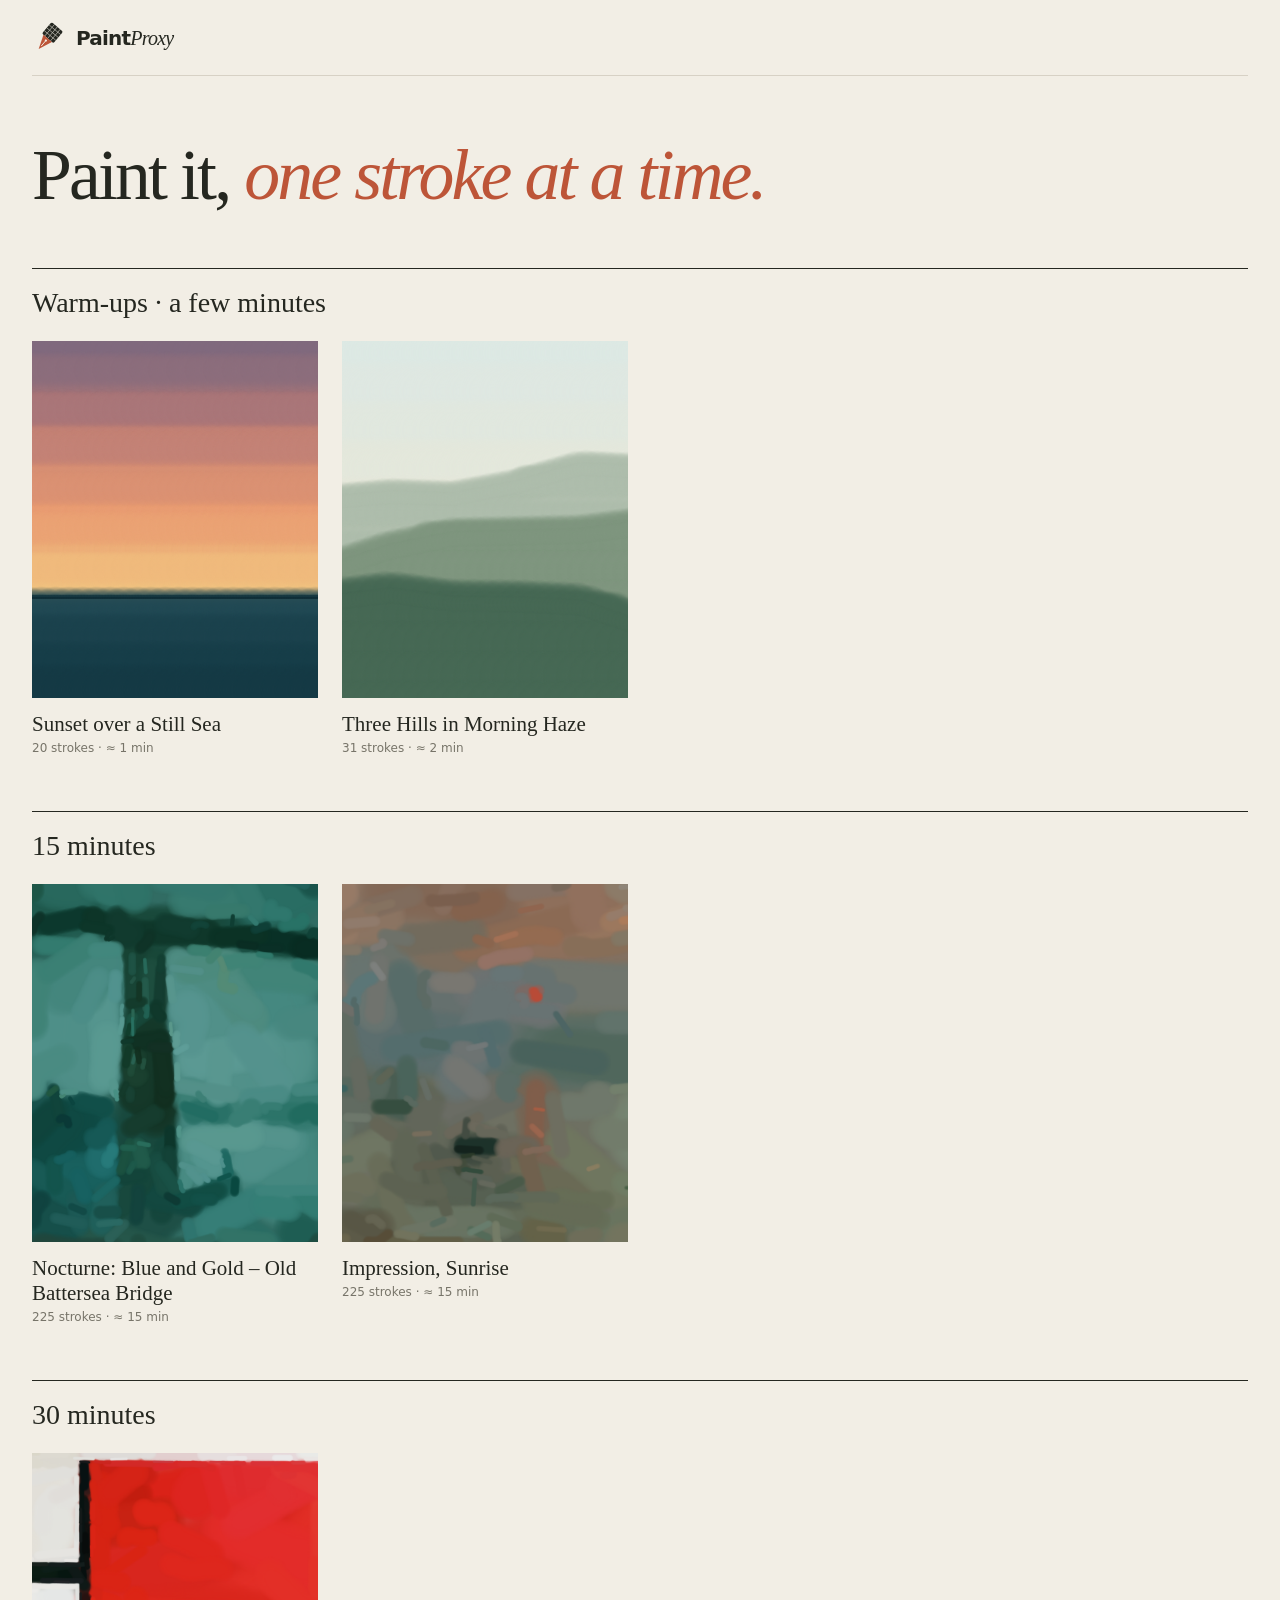
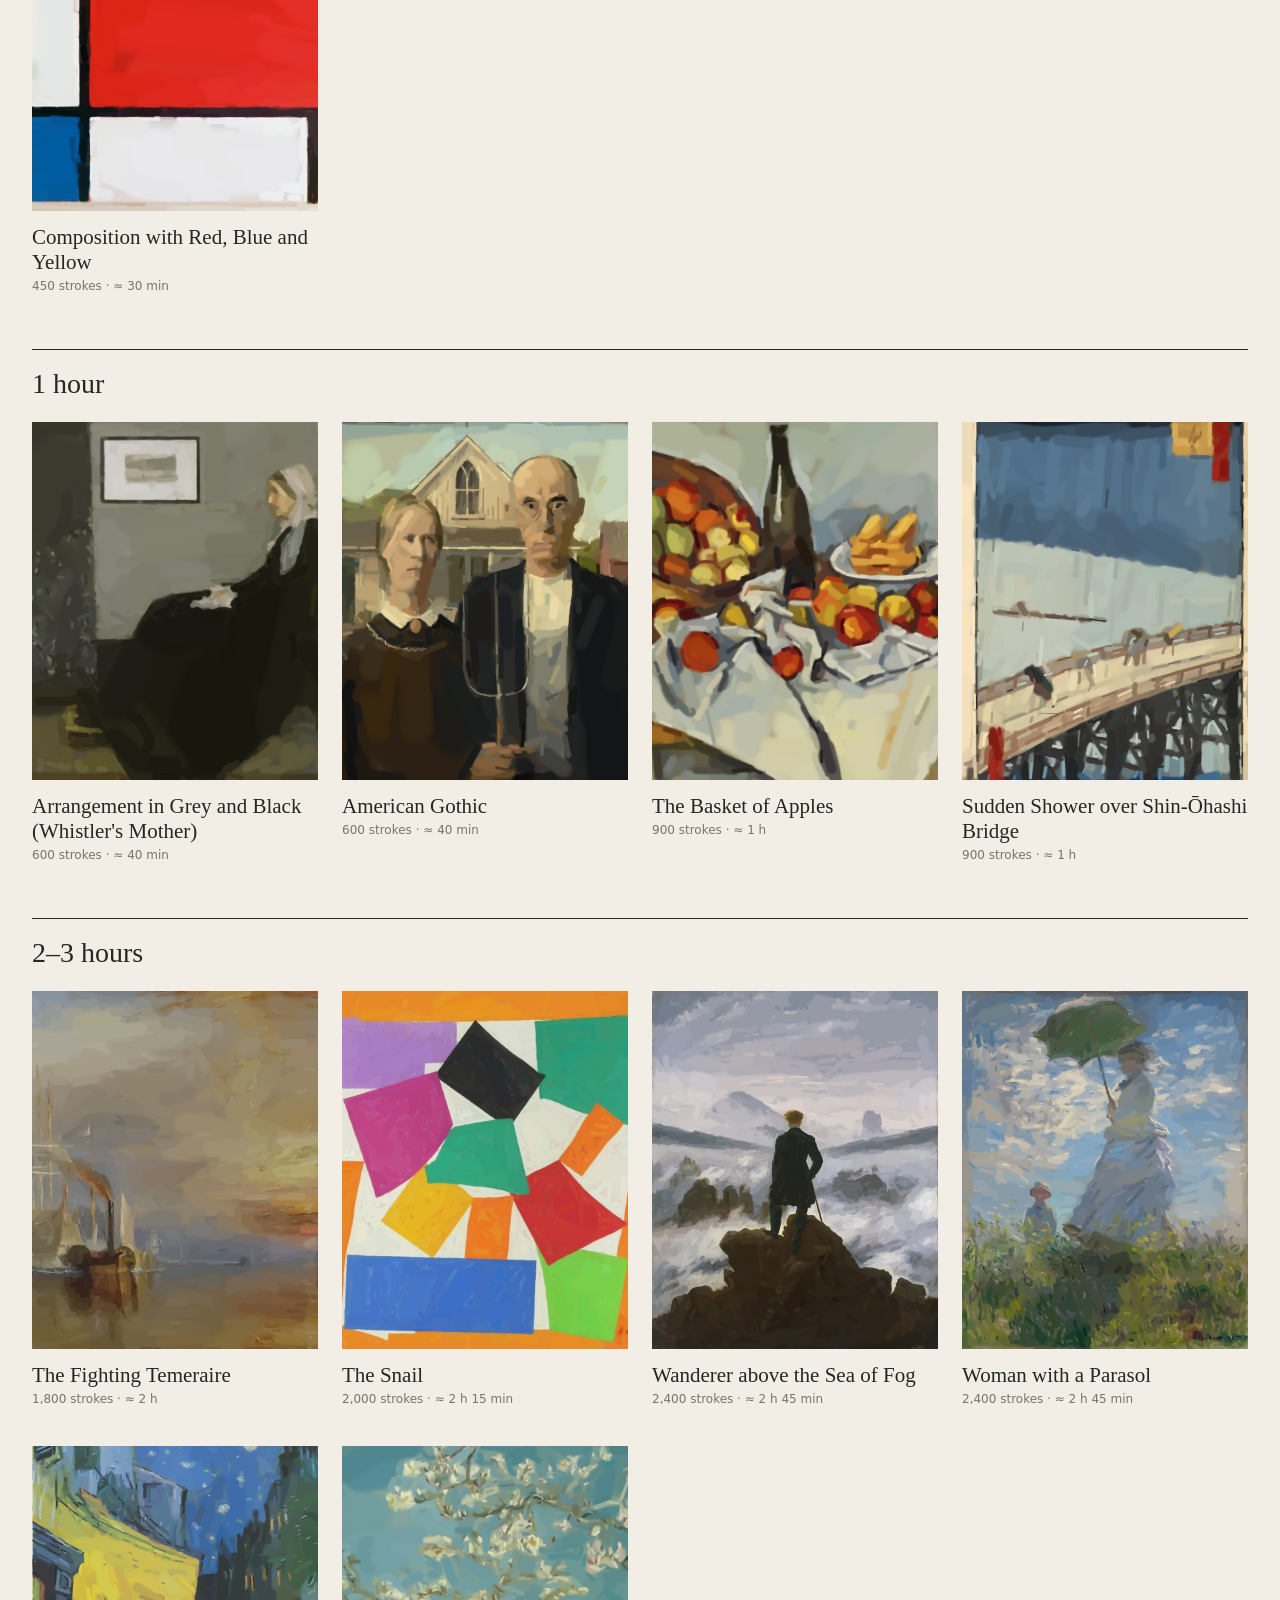
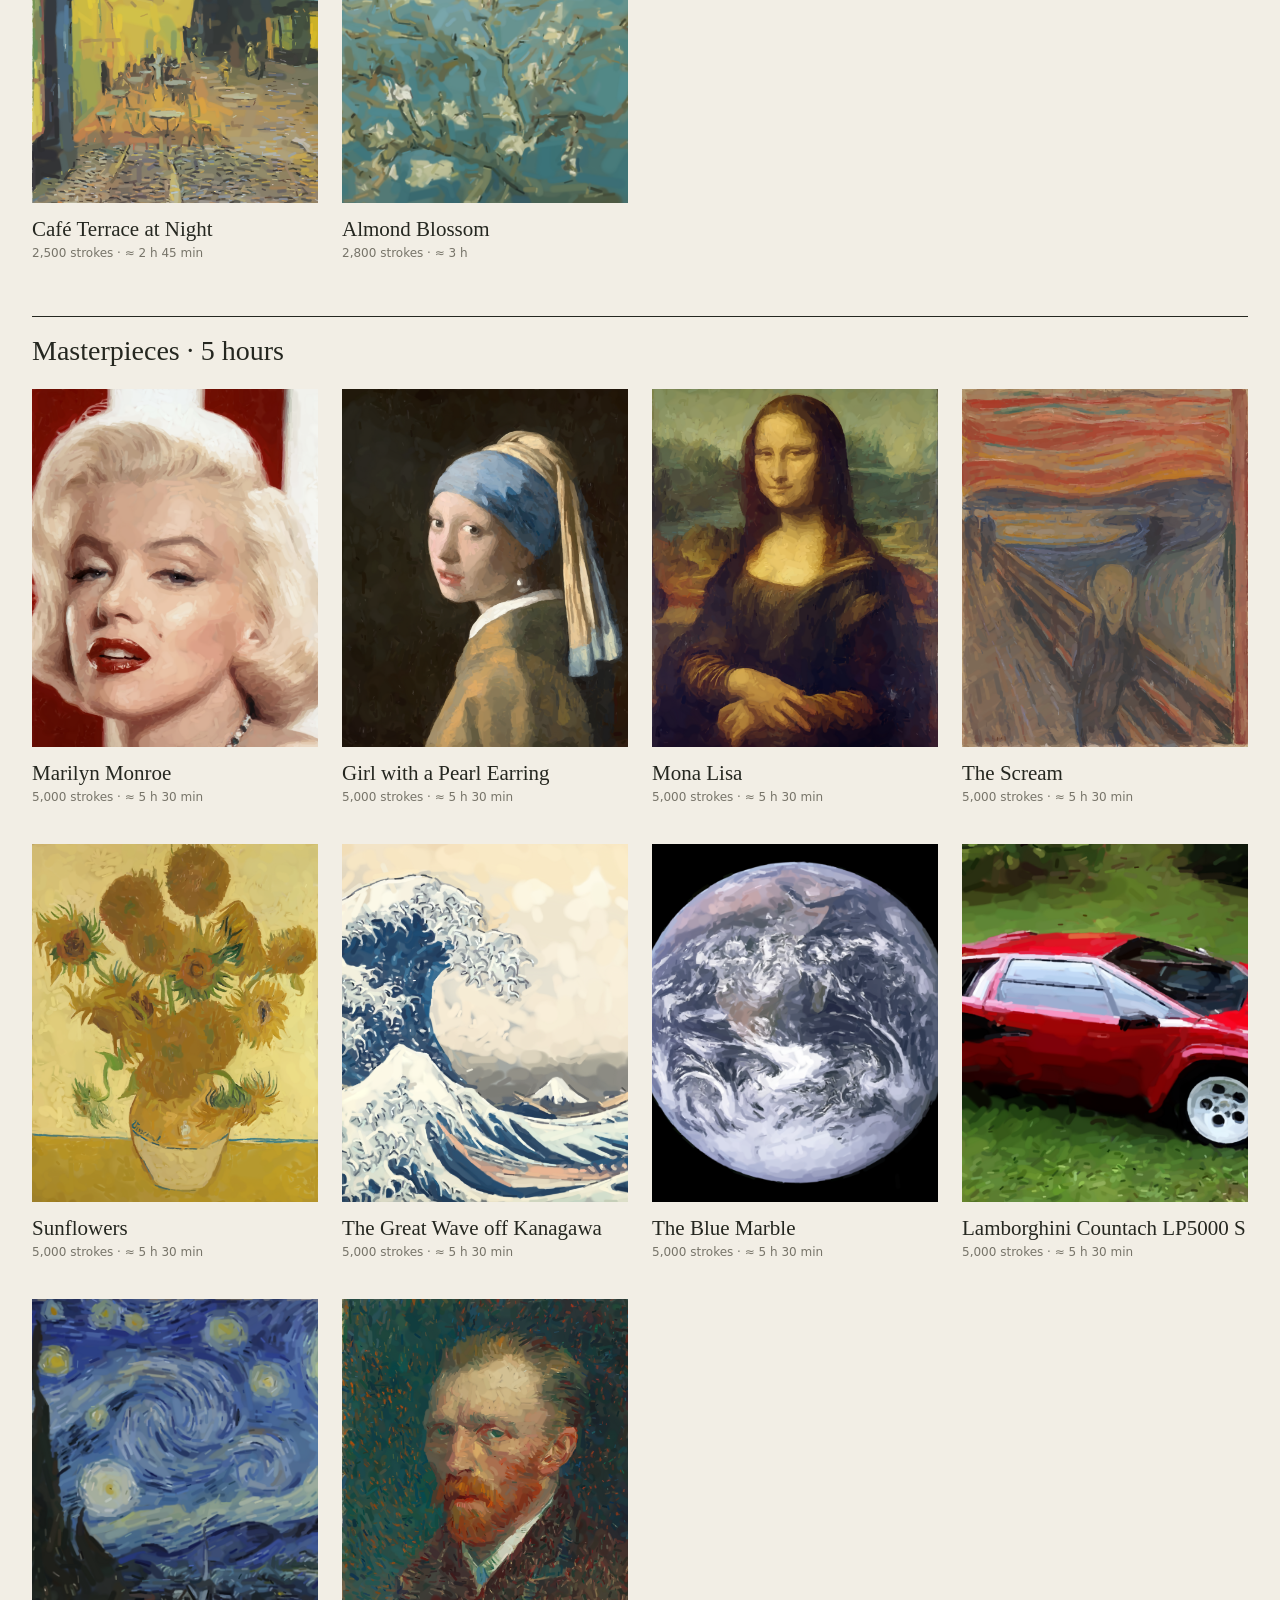
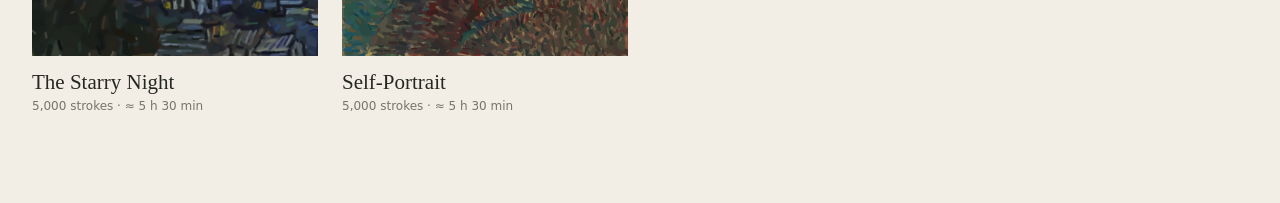
==== app/index.html @ 05782e00 "Add american-gothic,whistlers-mother Recipe(s) written by Kimi K3.1 Pro on Cerebras via OpenClaw; re" ====
<!doctype html>
<html lang="en">
<head>
  <meta charset="utf-8">
  <meta name="viewport" content="width=device-width, initial-scale=1">
  <meta name="description" content="Paint famous pictures one stroke at a time, from simple lessons to masterpieces.">
  <title>PaintProxy</title>
  <link rel="stylesheet" href="style.css">
</head>
<body class="library-page">
  <header class="site-header wrap">
    <a class="brand" href="index.html" aria-label="PaintProxy home">
      <svg class="brand-mark" viewBox="0 0 32 32" aria-hidden="true"><g transform="rotate(40 16 16)"><rect x="8.5" y="1.5" width="15" height="15" rx="1.6" fill="#252720"/><path d="M8.5 5.25h15M8.5 9h15M8.5 12.75h15M12.25 1.5v15M16 1.5v15M19.75 1.5v15" stroke="#f2eee5" stroke-width=".7" opacity=".75"/><path d="M10.5 16.5h11l-5.5 14z" fill="#bd5538"/><path d="M16 19.5v7" stroke="#f2eee5" stroke-width=".9"/><circle cx="16" cy="19.3" r="1.1" fill="#f2eee5"/></g></svg>
      <span>Paint<em>Proxy</em></span>
    </a>
  </header>

  <main class="wrap">
    <h1 class="hero-title">Paint it, <i>one stroke at a time.</i></h1>
    <div id="gallery" class="gallery" aria-live="polite"><p class="loading">Loading…</p></div>
  </main>

  <script type="module" src="library.js"></script>
</body>
</html>
---- app/style.css ----
:root {
  --paper: #f2eee5;
  --paper-light: #faf8f2;
  --ink: #252720;
  --muted: #777469;
  --line: #d7d1c5;
  --accent: #bd5538;
  --accent-dark: #93412c;
  --sage: #6e7968;
  --display: Georgia, 'Times New Roman', serif;
  --sans: Inter, ui-sans-serif, system-ui, -apple-system, BlinkMacSystemFont, 'Segoe UI', sans-serif;
}
* { box-sizing: border-box; }
body { margin: 0; background: var(--paper); color: var(--ink); font-family: var(--sans); -webkit-font-smoothing: antialiased; }
button, input { font: inherit; color: inherit; }
a { color: inherit; -webkit-tap-highlight-color: transparent; }
img { display: block; max-width: 100%; }
h1, h2, h3, p { margin-top: 0; }
.wrap { width: min(1240px, calc(100% - 64px)); margin-inline: auto; }
[hidden] { display: none !important; }

/* Header */
.site-header { min-height: 76px; display: flex; align-items: center; justify-content: space-between; gap: 24px; border-bottom: 1px solid var(--line); }
.brand { display: inline-flex; align-items: center; gap: 12px; text-decoration: none; font-size: 20px; font-weight: 650; letter-spacing: -.04em; }
.brand em { font-family: var(--display); font-weight: 400; }
.brand-mark { width: 32px; height: 32px; flex: none; }
.back-link { font-size: 13px; text-decoration: none; white-space: nowrap; }
.back-link:hover { color: var(--accent); }

/* Library */
.hero-title { margin: 64px 0 56px; font: 400 clamp(40px, 5.6vw, 76px)/1 var(--display); letter-spacing: -.04em; }
.hero-title i { color: var(--accent); }
.gallery { padding-bottom: 90px; }
.level + .level { margin-top: 56px; }
.level-title { display: flex; align-items: baseline; gap: 14px; margin: 0 0 22px; padding-top: 18px; border-top: 1px solid var(--ink); font: 400 28px var(--display); }
.card-grid { display: grid; grid-template-columns: repeat(4, minmax(0, 1fr)); gap: 40px 24px; }
.painting-card { display: block; min-width: 0; text-decoration: none; }
.card-image-wrap { position: relative; overflow: hidden; aspect-ratio: 4 / 5; background: #ded8cb; }
.card-image, .card-original { position: absolute; inset: 0; width: 100%; height: 100%; object-fit: cover; transition: opacity .3s ease, transform .5s ease; }
.card-original { opacity: 0; }
.painting-card:hover .card-original, .painting-card:focus-visible .card-original { opacity: 1; }
.painting-card:hover .card-image { transform: scale(1.02); }
.card-title { margin: 14px 0 4px; font: 400 21px/1.2 var(--display); }
.painting-card:hover .card-title { color: var(--accent); }
.card-meta { margin: 0; color: var(--muted); font-size: 12px; }
.loading { padding: 80px 0; text-align: center; color: var(--muted); }

/* Painting page */
.study { padding: 24px 0 70px; }
.study-heading { margin-bottom: 18px; }
.study-heading h1 { margin: 0 0 6px; font: 400 clamp(32px, 4vw, 50px)/1.05 var(--display); letter-spacing: -.03em; }
.artist-line { margin: 0; color: var(--muted); font-size: 13px; }
.studio-layout { display: grid; grid-template-columns: minmax(0, 1.65fr) minmax(240px, .7fr); gap: 36px; align-items: start; }
.workspace { min-width: 0; }
.segmented { display: inline-flex; margin-bottom: 14px; padding: 3px; border: 1px solid var(--line); border-radius: 4px; background: #e9e4da; }
.mode-button { min-height: 38px; padding: 7px 22px; border: 0; border-radius: 3px; background: transparent; cursor: pointer; font-size: 13px; font-weight: 650; }
.mode-button.active { background: var(--paper-light); box-shadow: 0 1px 4px rgba(0,0,0,.08); }
.canvas-frame { position: relative; width: 100%; min-width: min(100%, 320px); margin-inline: auto; overflow: hidden; background: white; box-shadow: 0 10px 35px rgba(48,43,33,.12); }
#painting-canvas, #guide-canvas { position: absolute; inset: 0; display: block; width: 100%; height: 100%; }
#painting-canvas { position: relative; }
#guide-canvas { pointer-events: none; }
.canvas-frame.painting #painting-canvas { cursor: crosshair; touch-action: none; }
.canvas-status { position: absolute; left: 12px; bottom: 12px; padding: 6px 10px; border-radius: 3px; background: rgba(250,248,242,.9); color: var(--muted); pointer-events: none; font-size: 12px; }
.canvas-status:empty { display: none; }
.stage-caption { display: flex; justify-content: space-between; align-items: baseline; gap: 15px; padding: 14px 0; border-bottom: 1px solid var(--line); }
#stage-name { font: 400 20px var(--display); }
#stroke-counter { color: var(--muted); font-size: 12px; font-variant-numeric: tabular-nums; }
.stage-tip { margin: 12px 0 0; padding: 8px 12px; border-left: 2px solid var(--accent); color: var(--accent-dark); font: 14px/1.4 var(--display); }
.controls { padding: 16px 0; }
.playback-row { display: flex; align-items: center; gap: 16px; }
.primary-button { flex: none; min-width: 104px; min-height: 42px; padding: 9px 16px; border: 1px solid var(--accent); border-radius: 3px; background: var(--accent); color: white; cursor: pointer; font-size: 13px; font-weight: 650; }
.primary-button:hover { background: var(--accent-dark); }
.scrubber { flex: 1; min-width: 0; accent-color: var(--accent); cursor: pointer; }
.speed-control { flex: none; display: flex; align-items: center; gap: 8px; color: var(--muted); font-size: 11px; }
.speed-control input { width: 90px; accent-color: var(--accent); }
.speed-control output { width: 40px; font-variant-numeric: tabular-nums; }
.stage-buttons { display: grid; grid-template-columns: repeat(4, 1fr); gap: 1px; margin-top: 14px; background: var(--line); }
.stage-button { padding: 10px 6px; border: 0; background: var(--paper); color: var(--muted); cursor: pointer; font-size: 12px; line-height: 1.3; }
.stage-button span { display: block; margin-bottom: 2px; color: var(--accent-dark); font-size: 10px; }
.stage-button.active { background: var(--paper-light); color: var(--ink); }
.stage-button:hover { color: var(--accent); }
.paint-actions { display: flex; align-items: center; gap: 10px; flex-wrap: wrap; }
.next-swatch { width: 30px; height: 30px; border-radius: 50%; background: var(--sage); box-shadow: inset 0 0 0 1px rgba(0,0,0,.12); }
.brush-size { margin-right: auto; color: var(--muted); font-size: 12px; }
.quiet-button { min-height: 36px; padding: 6px 14px; border: 1px solid var(--line); border-radius: 3px; background: transparent; cursor: pointer; font-size: 13px; }
.quiet-button:hover { border-color: var(--accent); }
.quiet-button:disabled { opacity: .45; cursor: default; }
.reference-panel { position: sticky; top: 20px; min-width: 0; padding-top: 55px; }
.workspace .canvas-frame + .stage-caption, .workspace .stage-buttons { max-width: 100%; }
#reference-image { width: 100%; max-height: 64vh; object-fit: contain; background: #ded8cb; box-shadow: 0 5px 20px rgba(48,43,33,.1); }
.reference-credit { margin: 10px 0 0; color: var(--muted); font-size: 11px; line-height: 1.5; }
.reference-credit a { text-underline-offset: 2px; }
.study-description { margin: 14px 0 0; color: #626157; font: 15px/1.55 var(--display); }
.load-error { padding: 100px 0; }
.load-error h1 { font: 400 40px var(--display); }

@media (max-width: 900px) {
  .wrap { width: calc(100% - 40px); }
  .card-grid { grid-template-columns: repeat(3, minmax(0, 1fr)); }
  .studio-layout { grid-template-columns: minmax(0, 1.5fr) minmax(200px, .65fr); gap: 22px; }
  .speed-control { display: none; }
}
@media (max-width: 680px) {
  .wrap { width: calc(100% - 32px); }
  .site-header { min-height: 64px; }
  .brand { font-size: 18px; }
  .hero-title { margin: 40px 0 36px; font-size: clamp(36px, 11vw, 54px); }
  .card-grid { grid-template-columns: repeat(2, minmax(0, 1fr)); gap: 28px 14px; }
  .card-title { font-size: 18px; }
  .level-title { font-size: 24px; }
  .studio-layout { display: flex; flex-direction: column; gap: 24px; }
  .workspace, .reference-panel { width: 100%; }
  .reference-panel { position: static; padding-top: 0; max-width: 440px; margin-inline: auto; }
  #reference-image { max-height: none; }
  .segmented { display: flex; width: 100%; }
  .mode-button { flex: 1; min-height: 44px; }
  .primary-button, .quiet-button { min-height: 44px; }
  .stage-button { min-height: 48px; }
}
@media (prefers-reduced-motion: reduce) {
  .card-image, .card-original { transition: none; }
}

/* Paint aids: zoom transform on both canvases, pressed toggles */
#painting-canvas, #guide-canvas { transform-origin: 0 0; transition: transform .35s ease; }
.quiet-button.toggle[aria-pressed="true"] { border-color: var(--accent); background: var(--paper-light); color: var(--accent-dark); }
@media (prefers-reduced-motion: reduce) { #painting-canvas, #guide-canvas { transition: none; } }
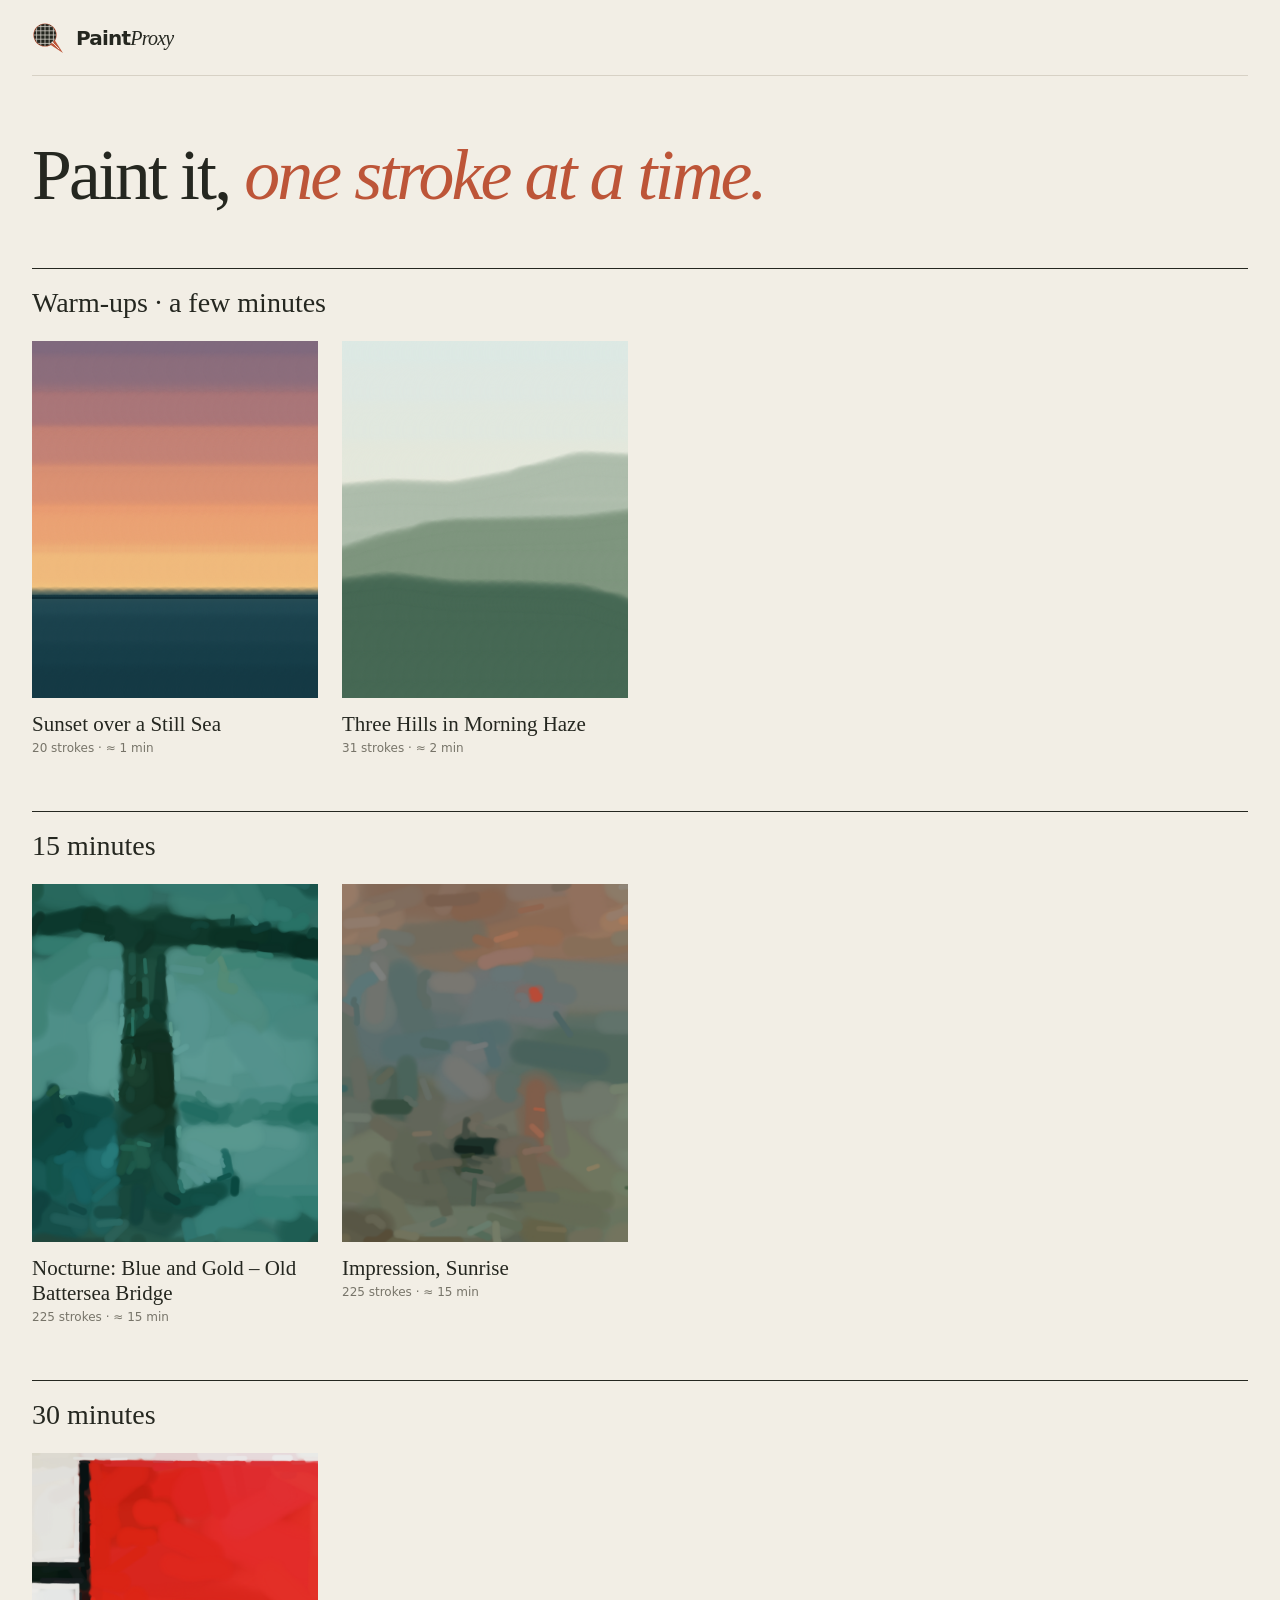
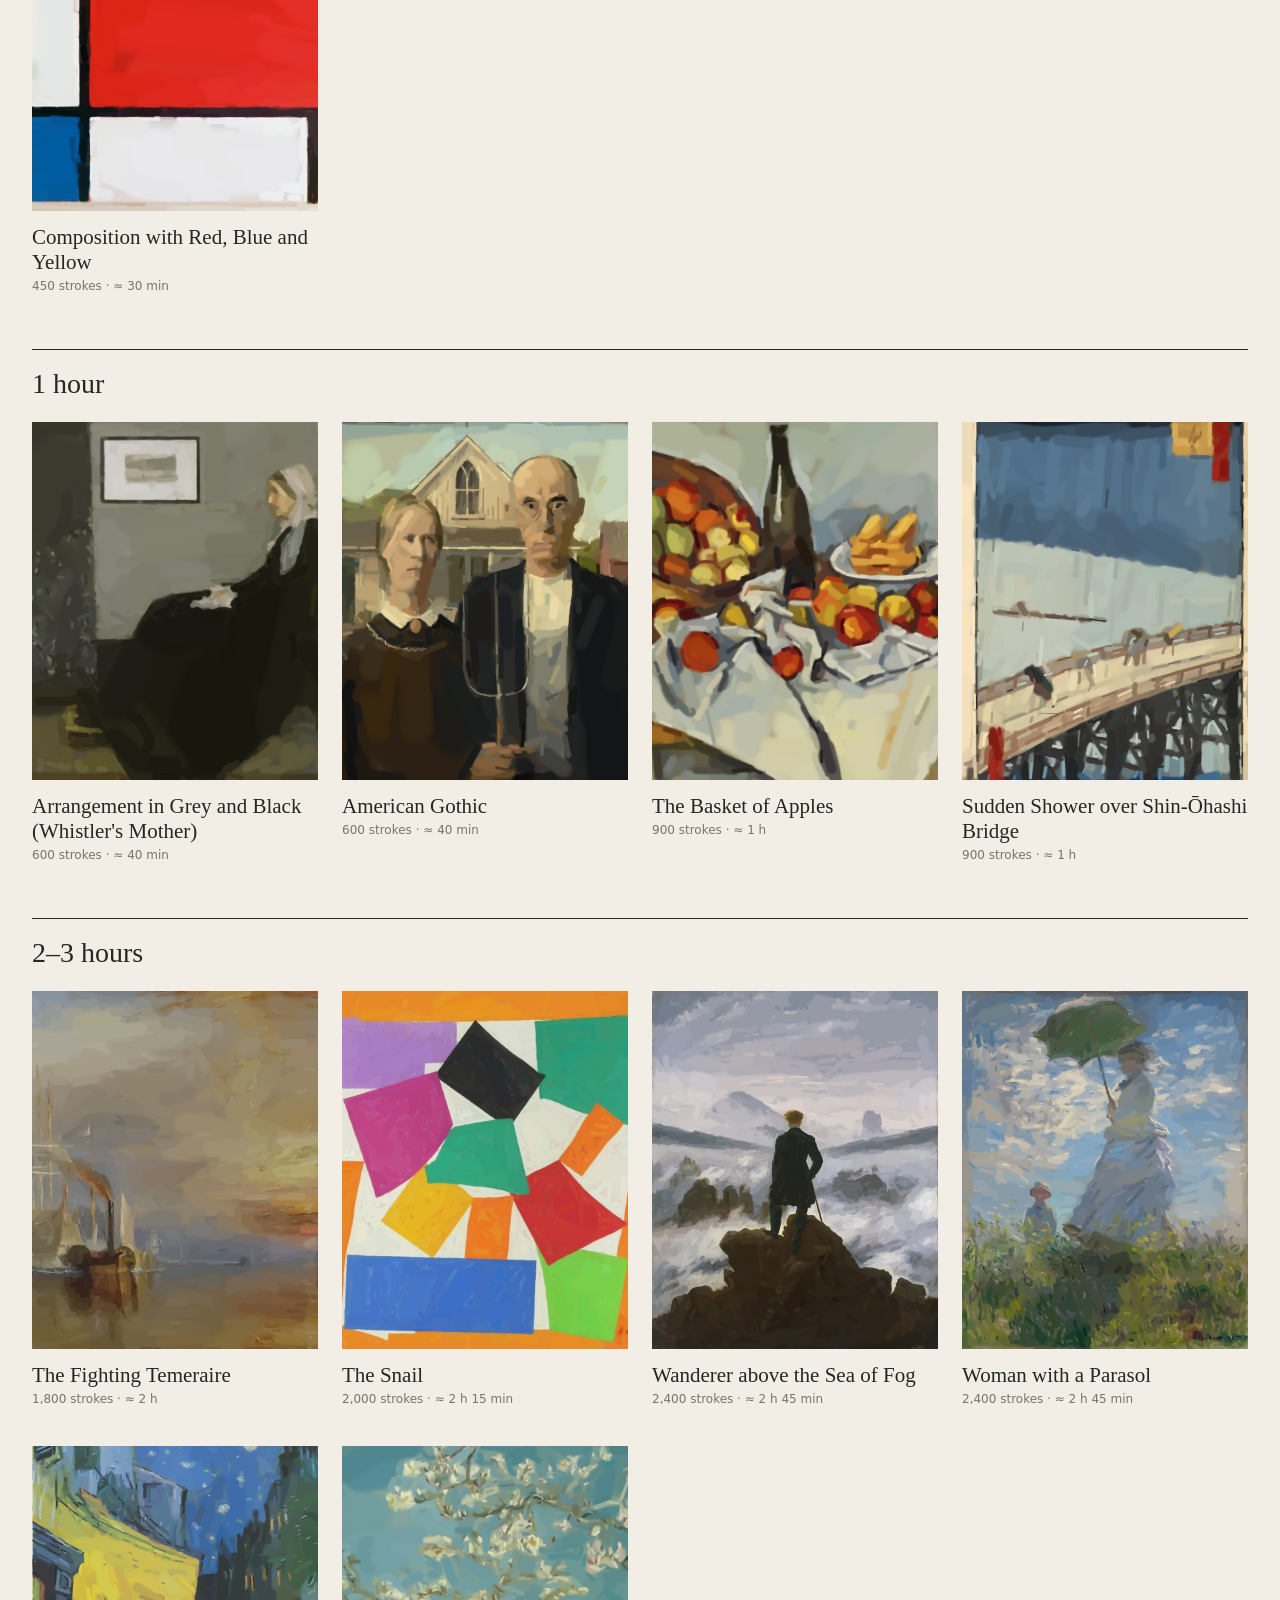
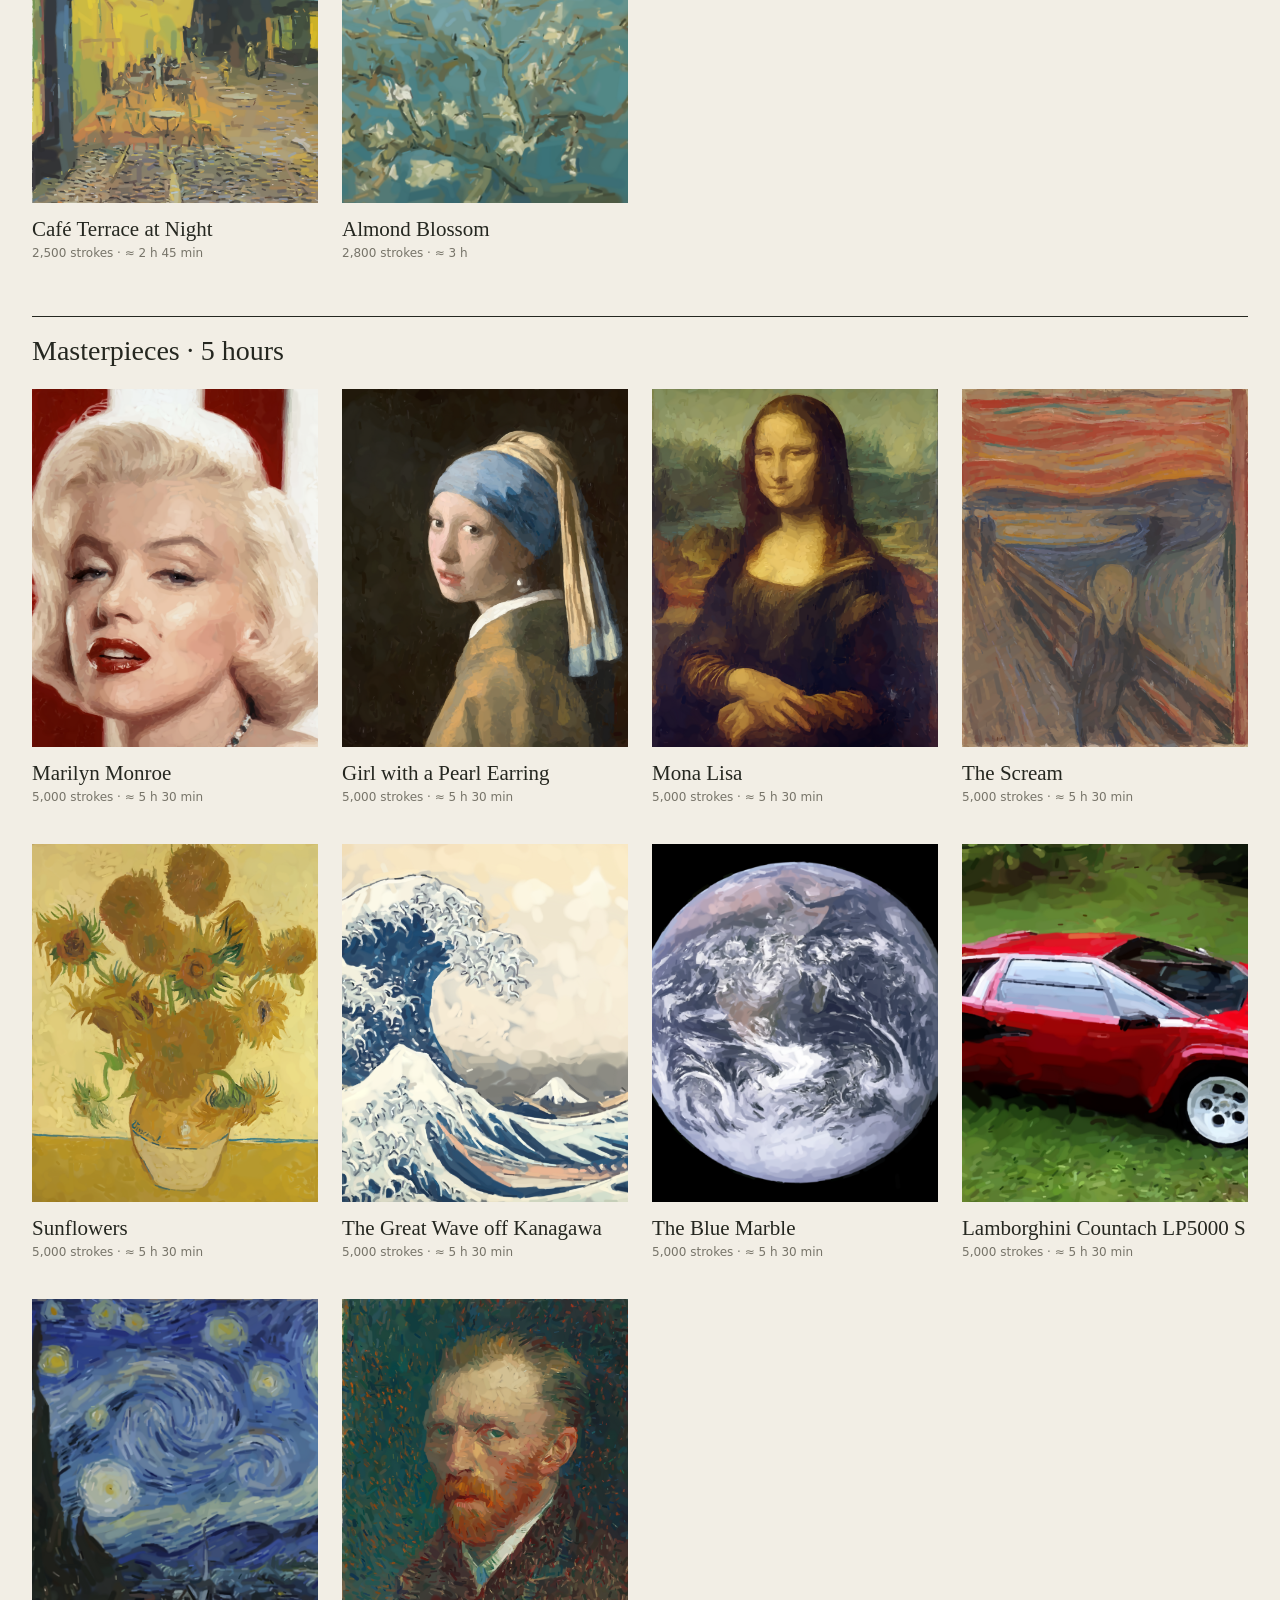
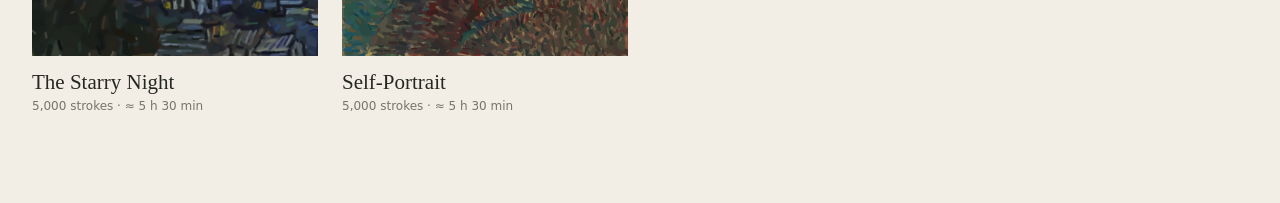
==== commit 2bd933a6: "PaintProxy: wafer-pen logo (round silicon wafer with a waffle grid of dies, pen nib) Co-Authored-By:" ====
--- a/app/index.html
+++ b/app/index.html
@@ -10,7 +10,7 @@
 <body class="library-page">
   <header class="site-header wrap">
     <a class="brand" href="index.html" aria-label="PaintProxy home">
-      <svg class="brand-mark" viewBox="0 0 32 32" aria-hidden="true"><g transform="rotate(40 16 16)"><rect x="8.5" y="1.5" width="15" height="15" rx="1.6" fill="#252720"/><path d="M8.5 5.25h15M8.5 9h15M8.5 12.75h15M12.25 1.5v15M16 1.5v15M19.75 1.5v15" stroke="#f2eee5" stroke-width=".7" opacity=".75"/><path d="M10.5 16.5h11l-5.5 14z" fill="#bd5538"/><path d="M16 19.5v7" stroke="#f2eee5" stroke-width=".9"/><circle cx="16" cy="19.3" r="1.1" fill="#f2eee5"/></g></svg>
+      <svg class="brand-mark" viewBox="0 0 32 32" aria-hidden="true"><defs><clipPath id="wafer"><circle cx="13" cy="13" r="11"/></clipPath></defs><circle cx="13" cy="13" r="11.6" fill="#bd5538"/><circle cx="13" cy="13" r="11" fill="#252720"/><g clip-path="url(#wafer)"><path d="M1 4.6h24M1 8.8h24M1 13h24M1 17.2h24M1 21.4h24M4.6 1v24M8.8 1v24M13 1v24M17.2 1v24M21.4 1v24" stroke="#f2eee5" stroke-width=".8" opacity=".85"/></g><path d="M18 22.6 22.6 18 31 31z" fill="#bd5538"/><path d="M20.6 20.6 27.2 27.2" stroke="#f2eee5" stroke-width=".9"/><circle cx="20.4" cy="20.4" r="1" fill="#f2eee5"/></svg>
       <span>Paint<em>Proxy</em></span>
     </a>
   </header>
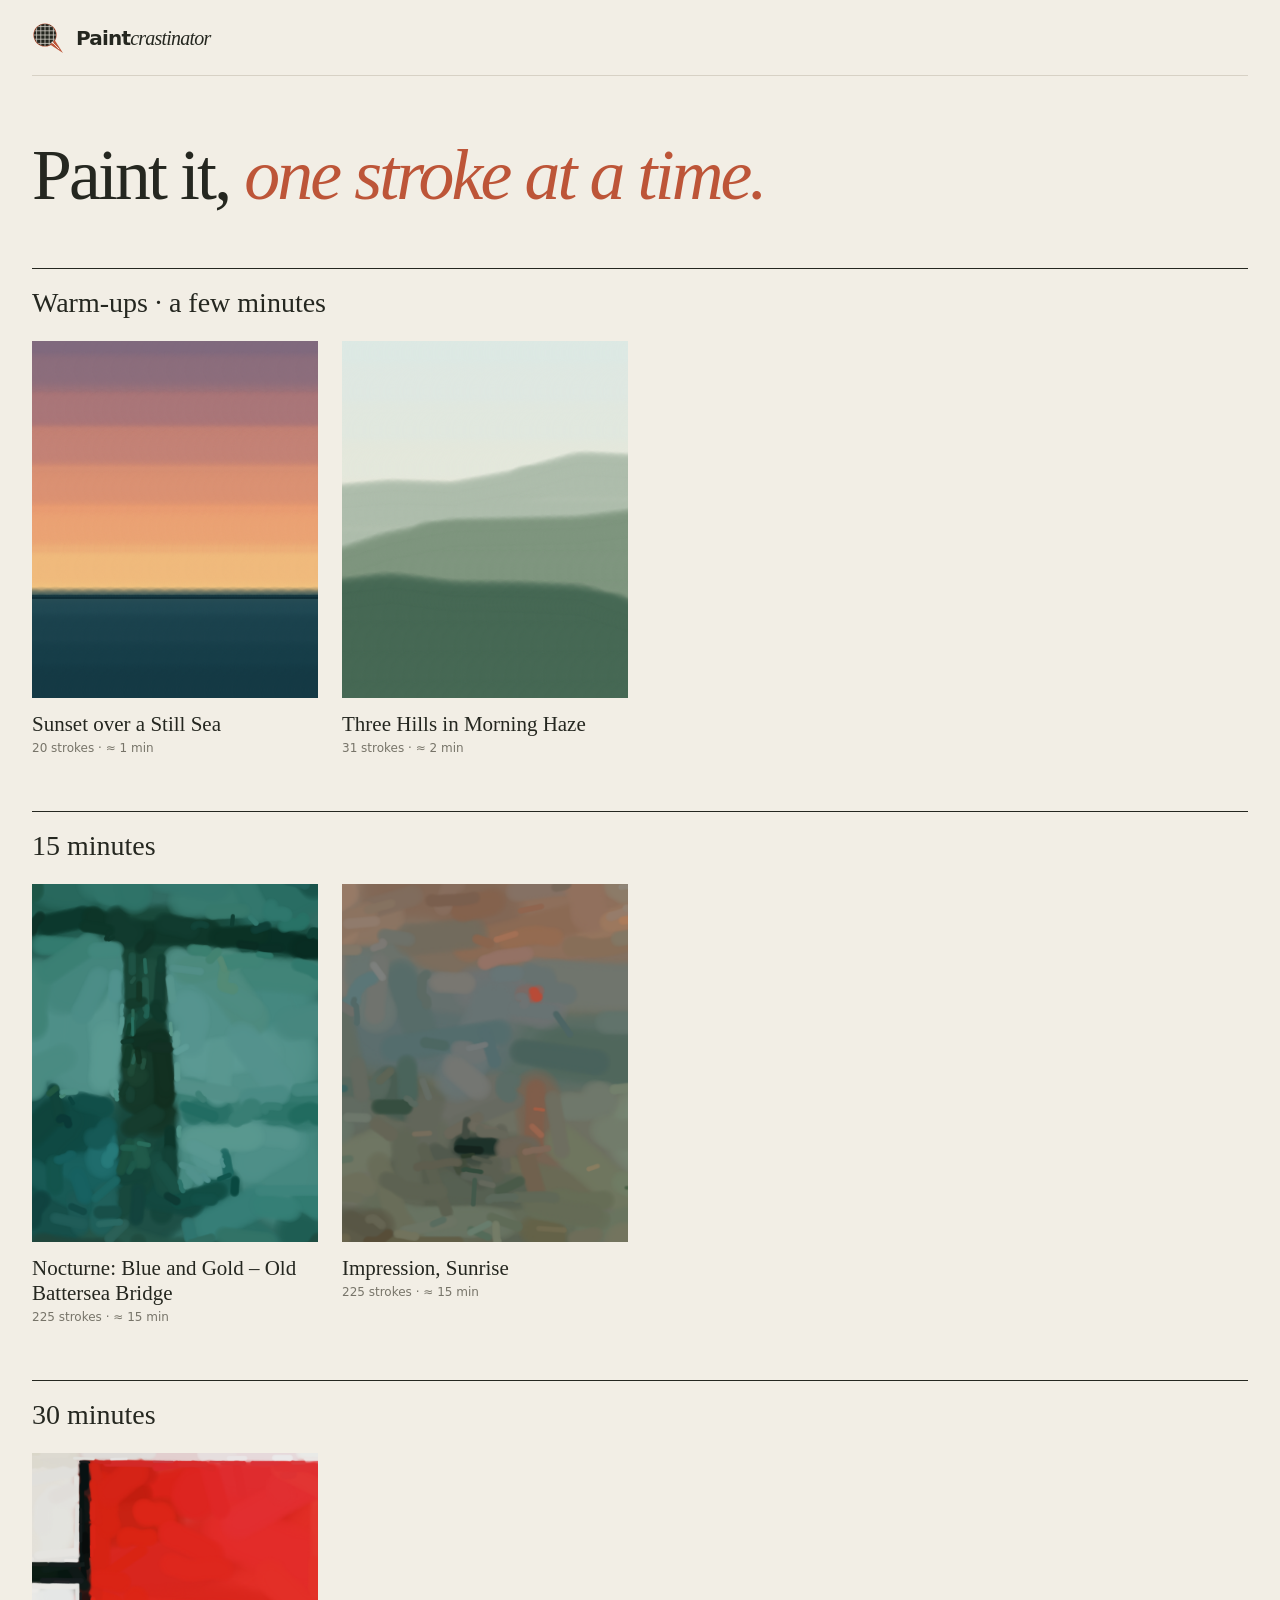
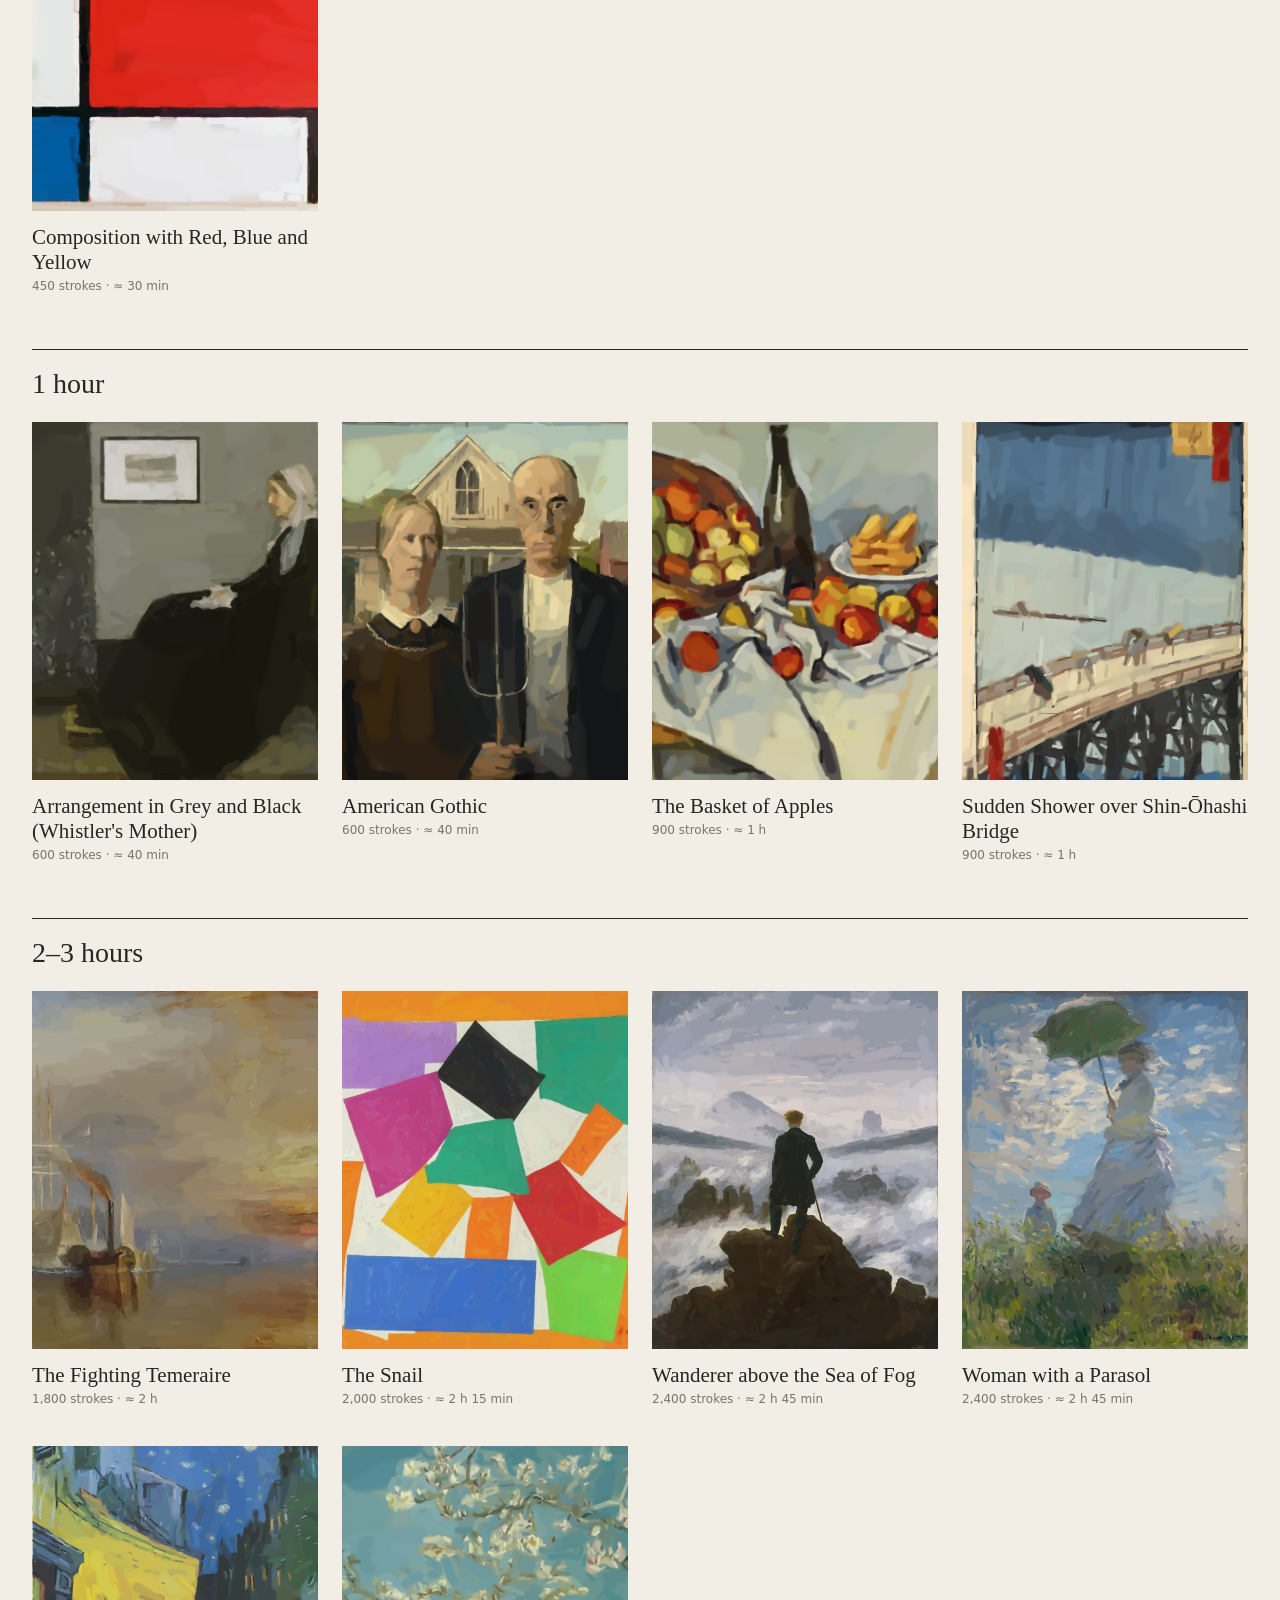
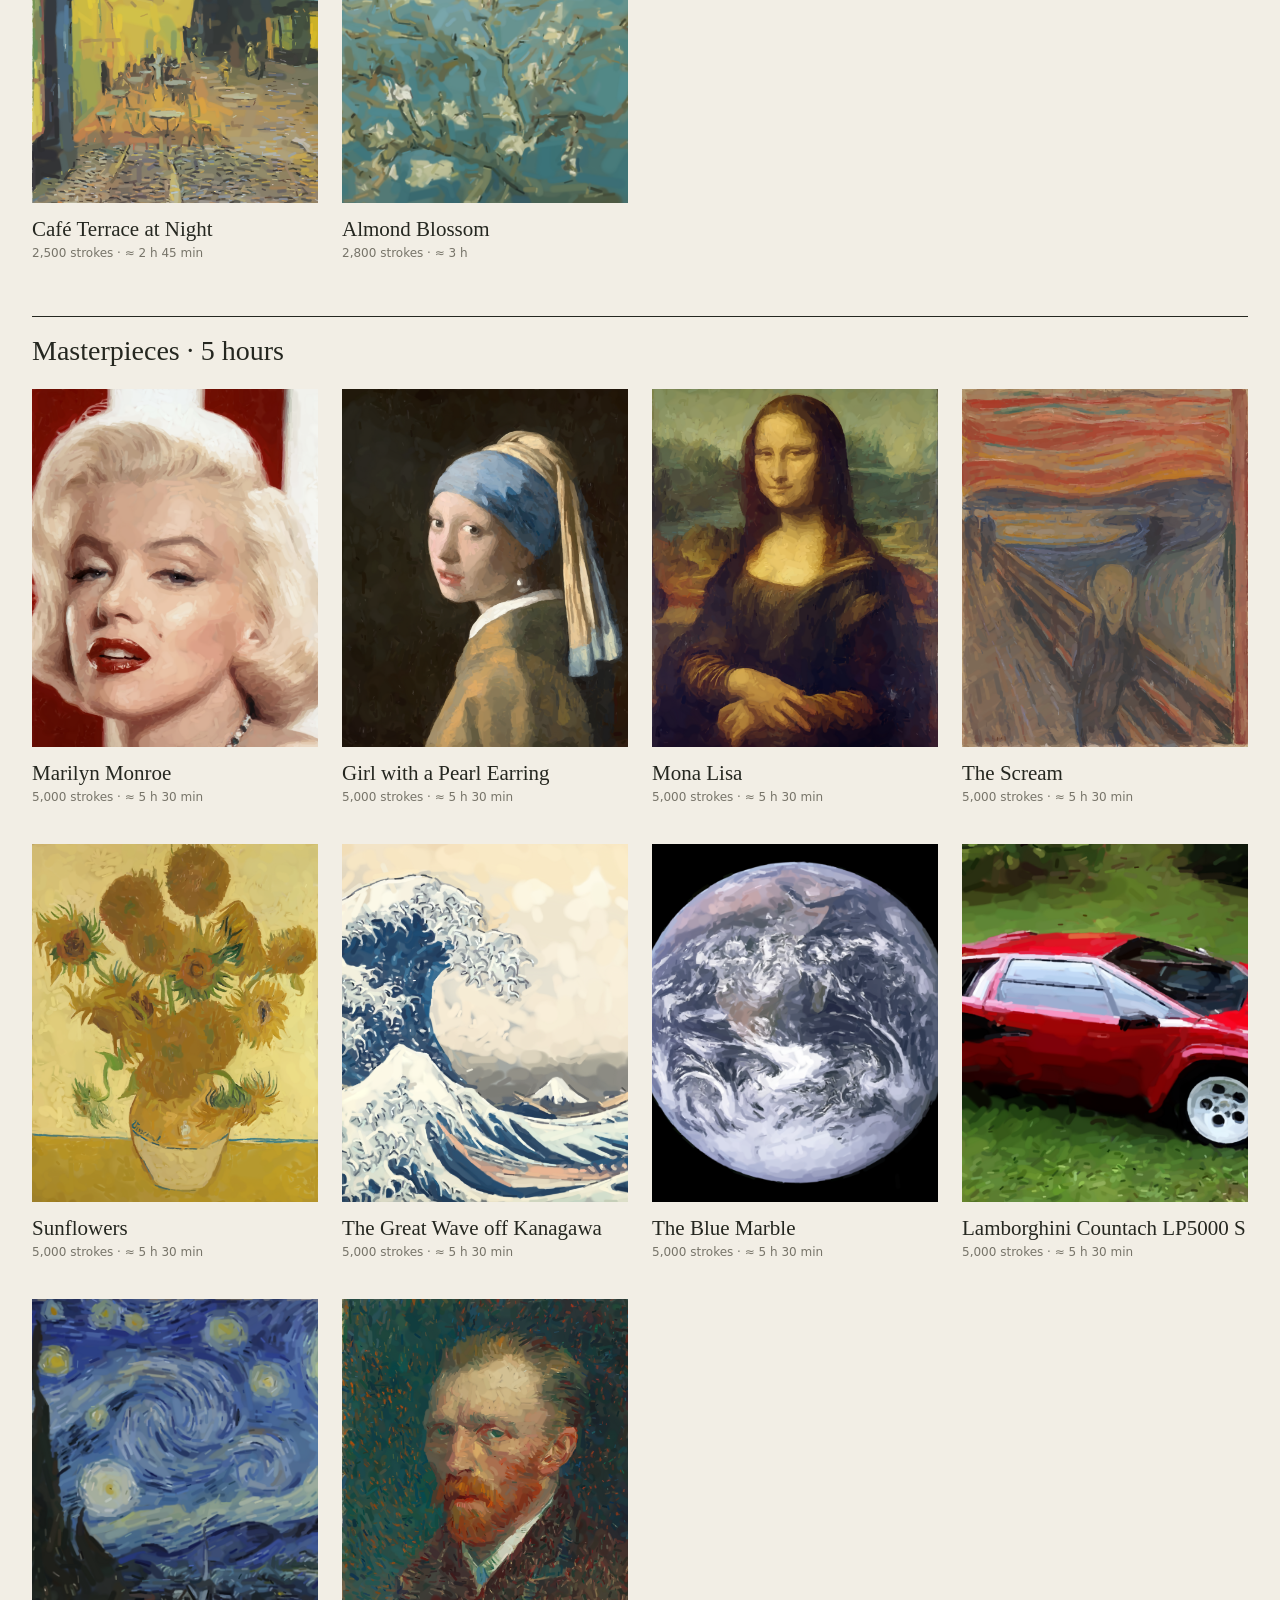
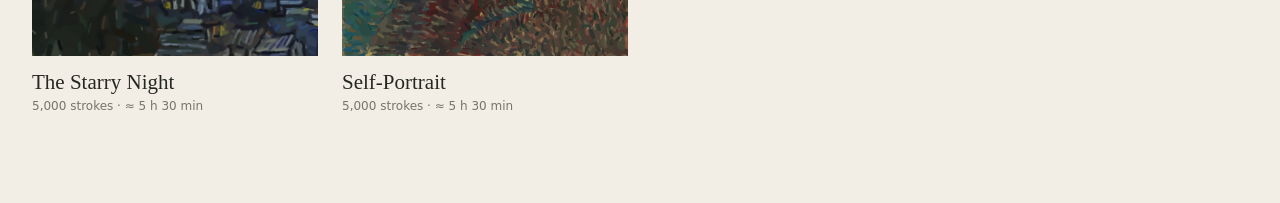
==== commit 4d391f28: "Rename the project to Paintcrastinator Co-Authored-By: otaliptus <56600661+otaliptus@users.noreply.g" ====
--- a/app/index.html
+++ b/app/index.html
@@ -4,14 +4,14 @@
   <meta charset="utf-8">
   <meta name="viewport" content="width=device-width, initial-scale=1">
   <meta name="description" content="Paint famous pictures one stroke at a time, from simple lessons to masterpieces.">
-  <title>PaintProxy</title>
+  <title>Paintcrastinator</title>
   <link rel="stylesheet" href="style.css">
 </head>
 <body class="library-page">
   <header class="site-header wrap">
-    <a class="brand" href="index.html" aria-label="PaintProxy home">
+    <a class="brand" href="index.html" aria-label="Paintcrastinator home">
       <svg class="brand-mark" viewBox="0 0 32 32" aria-hidden="true"><defs><clipPath id="wafer"><circle cx="13" cy="13" r="11"/></clipPath></defs><circle cx="13" cy="13" r="11.6" fill="#bd5538"/><circle cx="13" cy="13" r="11" fill="#252720"/><g clip-path="url(#wafer)"><path d="M1 4.6h24M1 8.8h24M1 13h24M1 17.2h24M1 21.4h24M4.6 1v24M8.8 1v24M13 1v24M17.2 1v24M21.4 1v24" stroke="#f2eee5" stroke-width=".8" opacity=".85"/></g><path d="M18 22.6 22.6 18 31 31z" fill="#bd5538"/><path d="M20.6 20.6 27.2 27.2" stroke="#f2eee5" stroke-width=".9"/><circle cx="20.4" cy="20.4" r="1" fill="#f2eee5"/></svg>
-      <span>Paint<em>Proxy</em></span>
+      <span>Paint<em>crastinator</em></span>
     </a>
   </header>
 
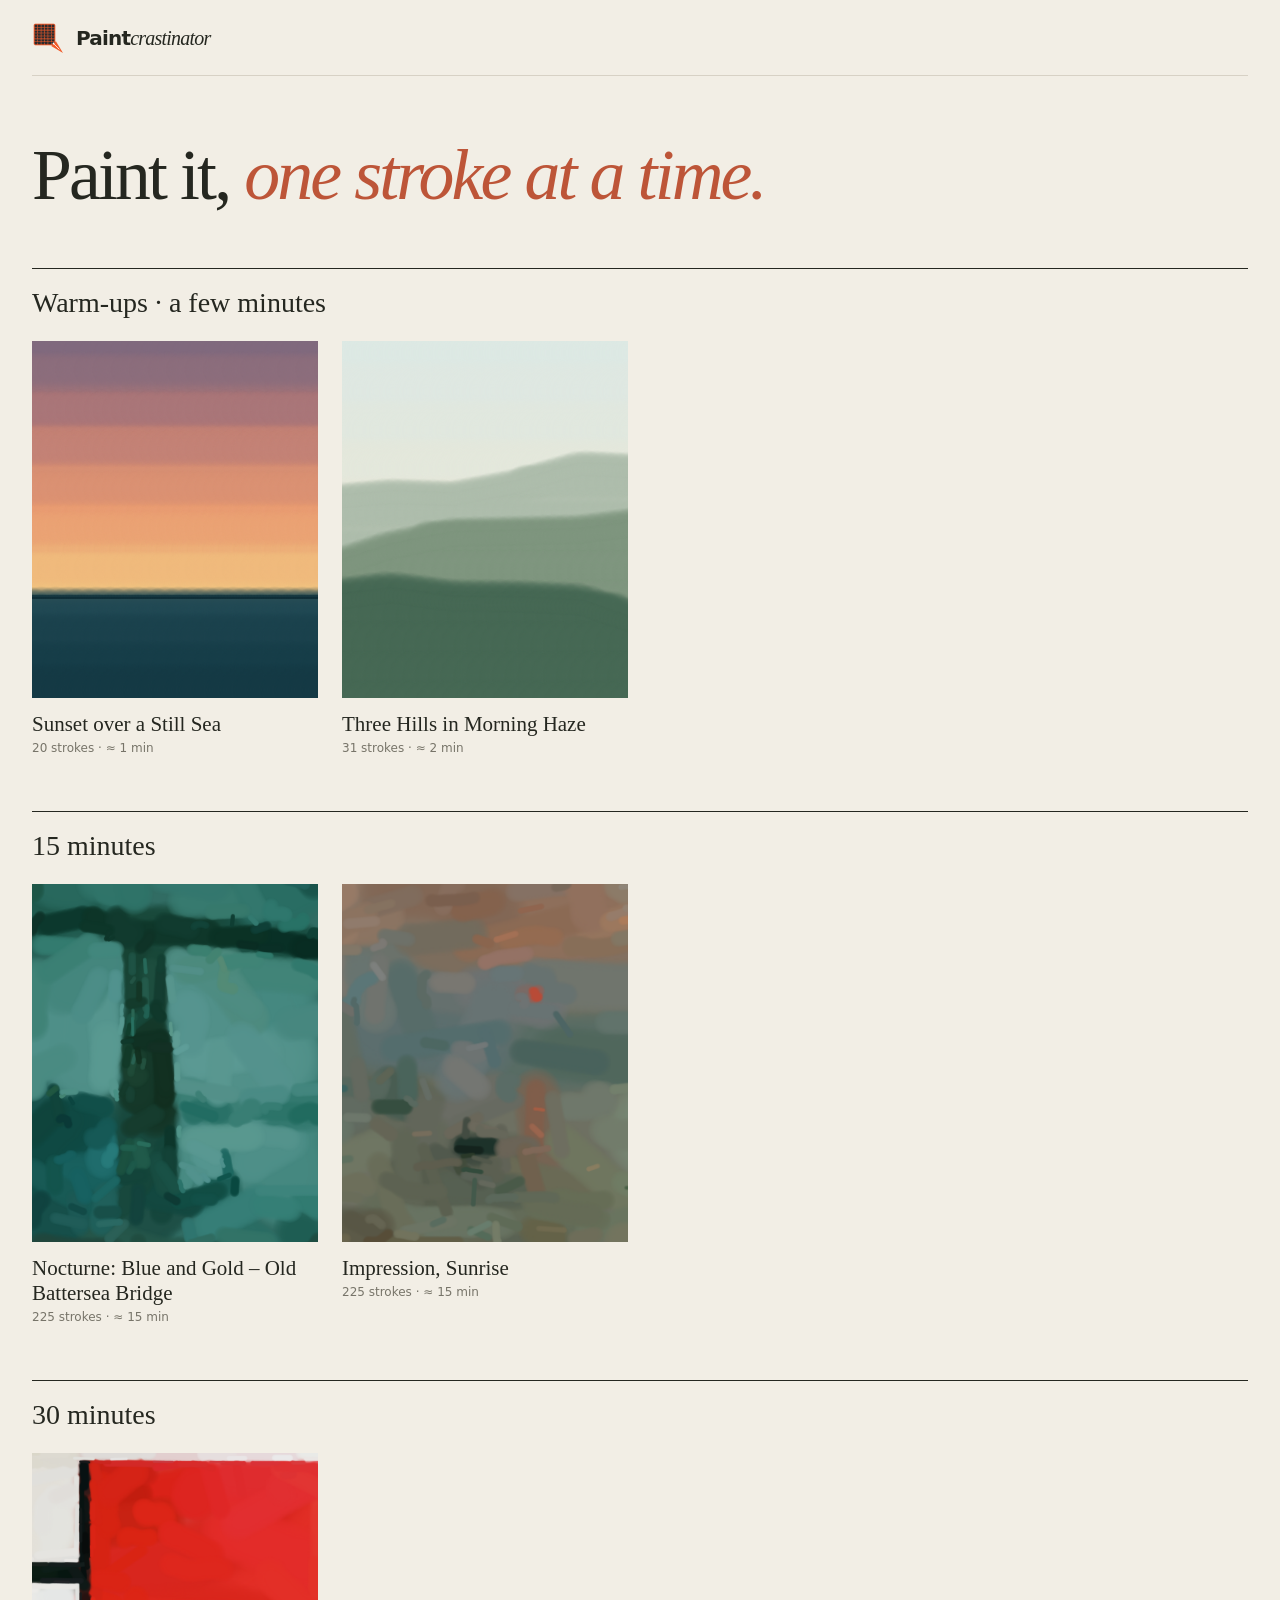
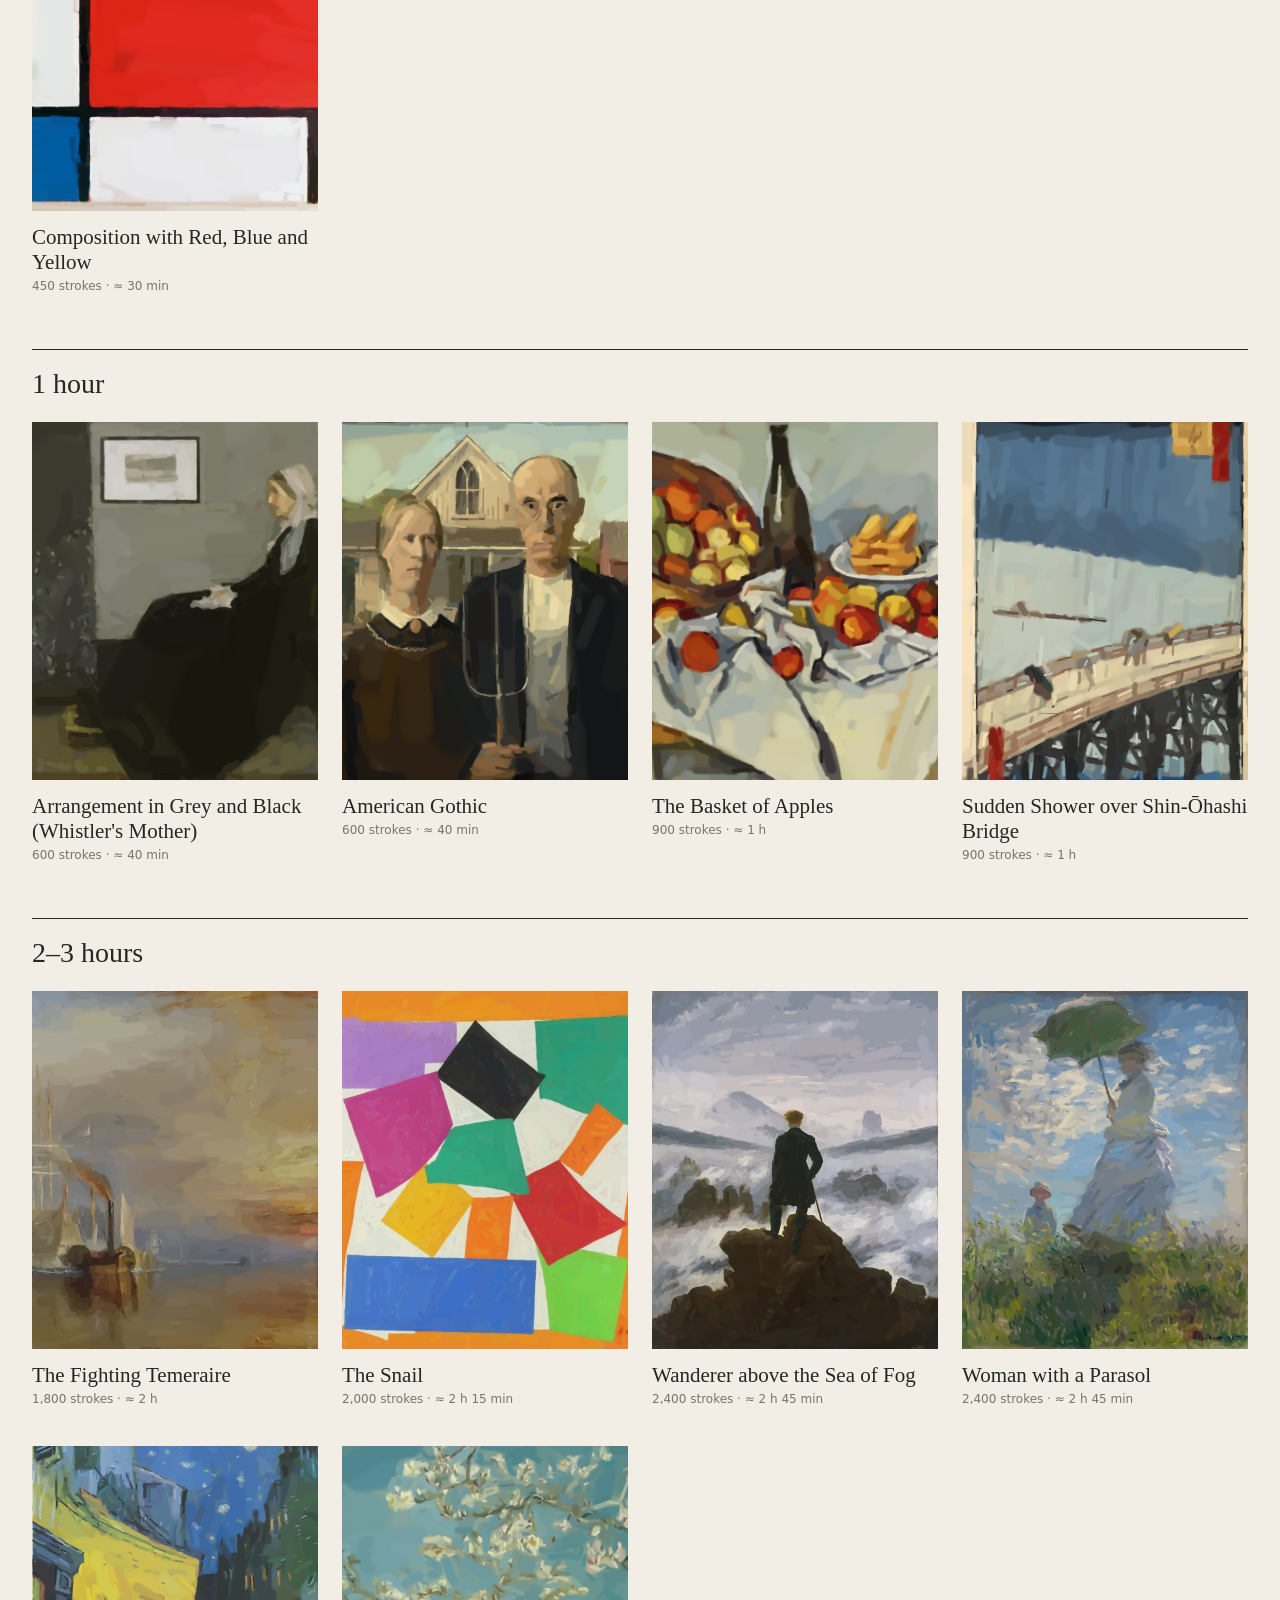
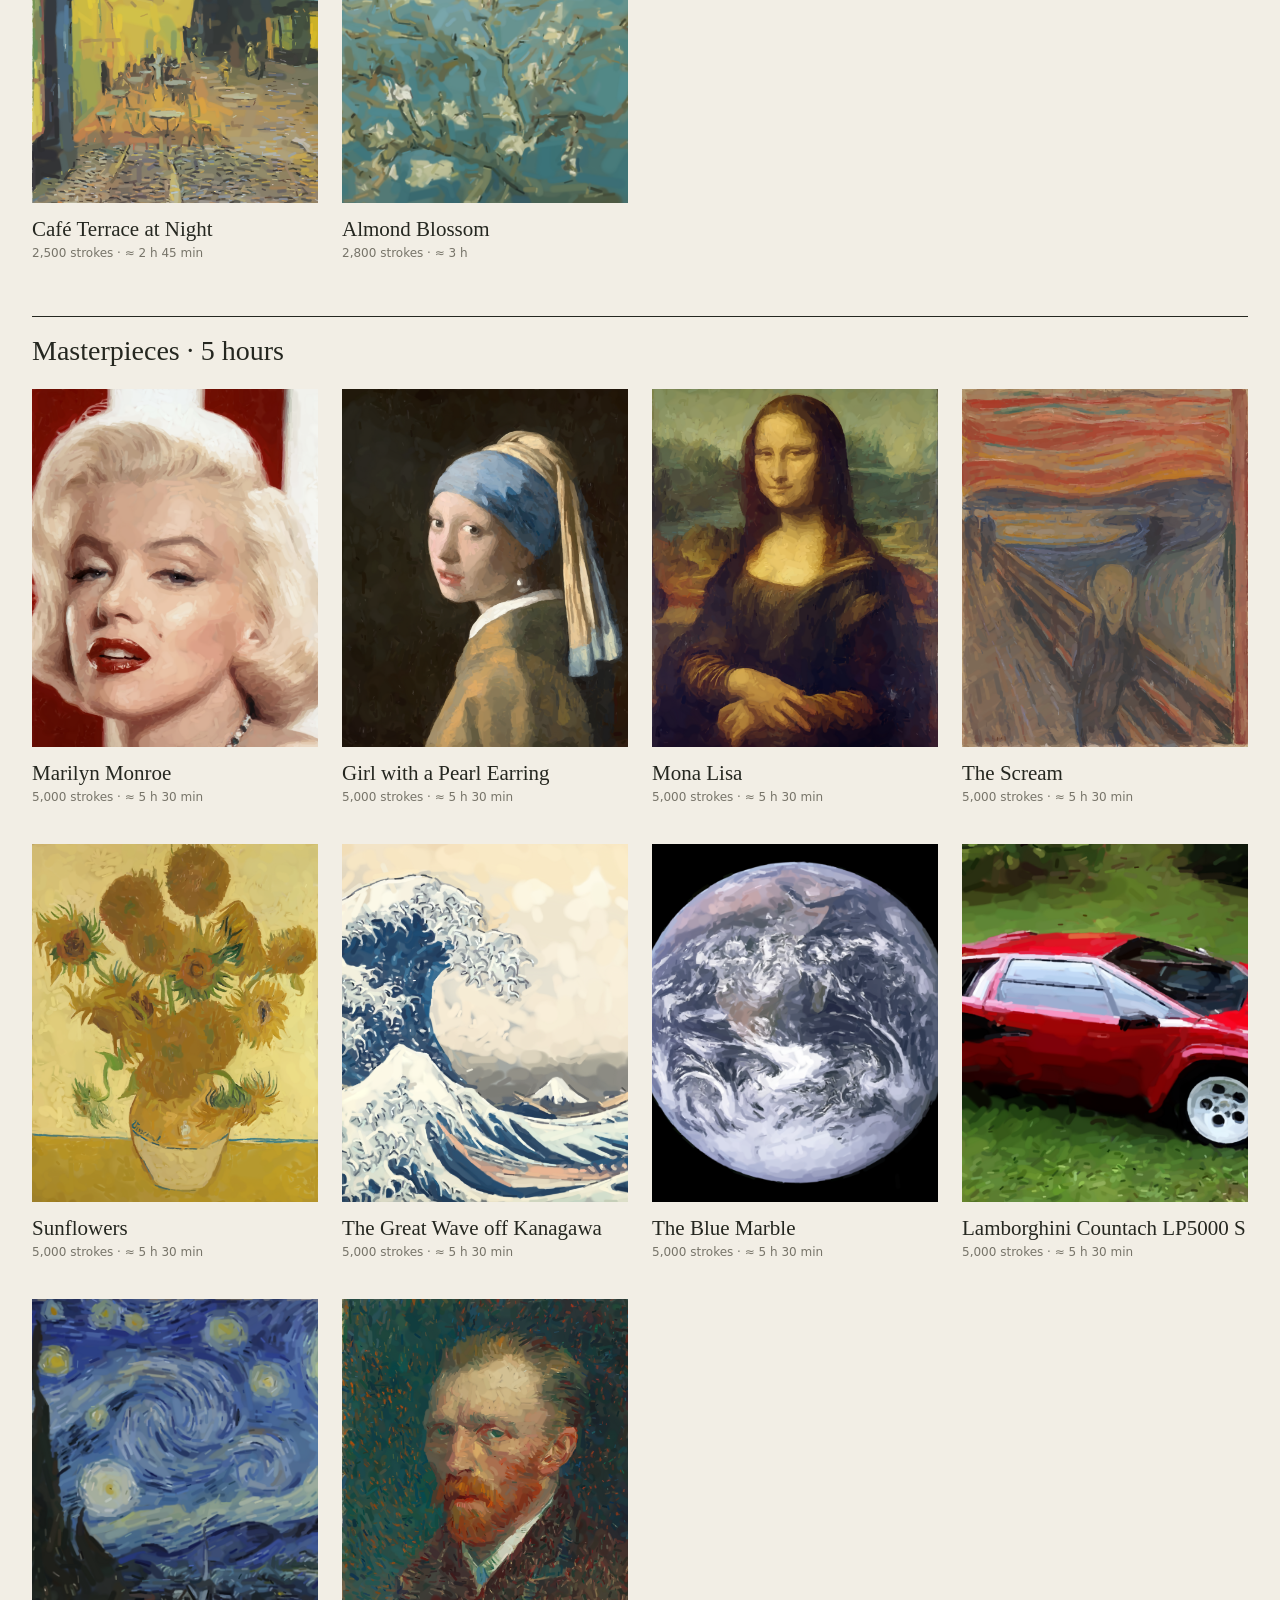
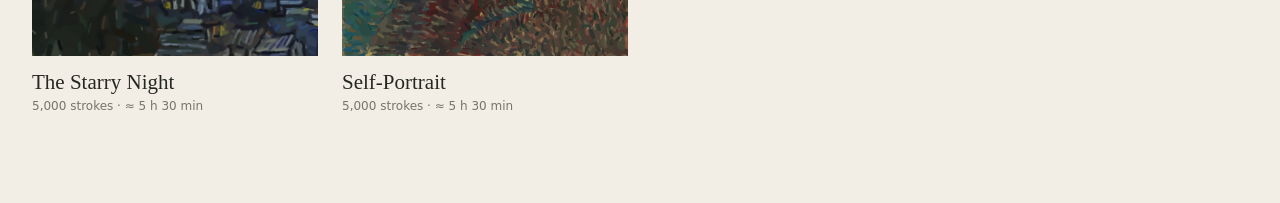
==== commit 490b60b6: "Logo: Cerebras-orange wafer-scale chip (grid of dies) as a pen Co-Authored-By: otaliptus <56600661+o" ====
--- a/app/index.html
+++ b/app/index.html
@@ -10,7 +10,7 @@
 <body class="library-page">
   <header class="site-header wrap">
     <a class="brand" href="index.html" aria-label="Paintcrastinator home">
-      <svg class="brand-mark" viewBox="0 0 32 32" aria-hidden="true"><defs><clipPath id="wafer"><circle cx="13" cy="13" r="11"/></clipPath></defs><circle cx="13" cy="13" r="11.6" fill="#bd5538"/><circle cx="13" cy="13" r="11" fill="#252720"/><g clip-path="url(#wafer)"><path d="M1 4.6h24M1 8.8h24M1 13h24M1 17.2h24M1 21.4h24M4.6 1v24M8.8 1v24M13 1v24M17.2 1v24M21.4 1v24" stroke="#f2eee5" stroke-width=".8" opacity=".85"/></g><path d="M18 22.6 22.6 18 31 31z" fill="#bd5538"/><path d="M20.6 20.6 27.2 27.2" stroke="#f2eee5" stroke-width=".9"/><circle cx="20.4" cy="20.4" r="1" fill="#f2eee5"/></svg>
+      <svg class="brand-mark" viewBox="0 0 32 32" aria-hidden="true"><rect x="2.0" y="2.0" width="21.0" height="21.0" rx="1.4" fill="#F15A29"/><g fill="#2b2b2e"><rect x="2.55" y="2.55" width="2.86" height="2.37" rx=".25"/><rect x="5.96" y="2.55" width="2.86" height="2.37" rx=".25"/><rect x="9.37" y="2.55" width="2.86" height="2.37" rx=".25"/><rect x="12.77" y="2.55" width="2.86" height="2.37" rx=".25"/><rect x="16.18" y="2.55" width="2.86" height="2.37" rx=".25"/><rect x="19.59" y="2.55" width="2.86" height="2.37" rx=".25"/><rect x="2.55" y="5.47" width="2.86" height="2.37" rx=".25"/><rect x="5.96" y="5.47" width="2.86" height="2.37" rx=".25"/><rect x="9.37" y="5.47" width="2.86" height="2.37" rx=".25"/><rect x="12.77" y="5.47" width="2.86" height="2.37" rx=".25"/><rect x="16.18" y="5.47" width="2.86" height="2.37" rx=".25"/><rect x="19.59" y="5.47" width="2.86" height="2.37" rx=".25"/><rect x="2.55" y="8.39" width="2.86" height="2.37" rx=".25"/><rect x="5.96" y="8.39" width="2.86" height="2.37" rx=".25"/><rect x="9.37" y="8.39" width="2.86" height="2.37" rx=".25"/><rect x="12.77" y="8.39" width="2.86" height="2.37" rx=".25"/><rect x="16.18" y="8.39" width="2.86" height="2.37" rx=".25"/><rect x="19.59" y="8.39" width="2.86" height="2.37" rx=".25"/><rect x="2.55" y="11.31" width="2.86" height="2.37" rx=".25"/><rect x="5.96" y="11.31" width="2.86" height="2.37" rx=".25"/><rect x="9.37" y="11.31" width="2.86" height="2.37" rx=".25"/><rect x="12.77" y="11.31" width="2.86" height="2.37" rx=".25"/><rect x="16.18" y="11.31" width="2.86" height="2.37" rx=".25"/><rect x="19.59" y="11.31" width="2.86" height="2.37" rx=".25"/><rect x="2.55" y="14.24" width="2.86" height="2.37" rx=".25"/><rect x="5.96" y="14.24" width="2.86" height="2.37" rx=".25"/><rect x="9.37" y="14.24" width="2.86" height="2.37" rx=".25"/><rect x="12.77" y="14.24" width="2.86" height="2.37" rx=".25"/><rect x="16.18" y="14.24" width="2.86" height="2.37" rx=".25"/><rect x="19.59" y="14.24" width="2.86" height="2.37" rx=".25"/><rect x="2.55" y="17.16" width="2.86" height="2.37" rx=".25"/><rect x="5.96" y="17.16" width="2.86" height="2.37" rx=".25"/><rect x="9.37" y="17.16" width="2.86" height="2.37" rx=".25"/><rect x="12.77" y="17.16" width="2.86" height="2.37" rx=".25"/><rect x="16.18" y="17.16" width="2.86" height="2.37" rx=".25"/><rect x="19.59" y="17.16" width="2.86" height="2.37" rx=".25"/><rect x="2.55" y="20.08" width="2.86" height="2.37" rx=".25"/><rect x="5.96" y="20.08" width="2.86" height="2.37" rx=".25"/><rect x="9.37" y="20.08" width="2.86" height="2.37" rx=".25"/><rect x="12.77" y="20.08" width="2.86" height="2.37" rx=".25"/><rect x="16.18" y="20.08" width="2.86" height="2.37" rx=".25"/><rect x="19.59" y="20.08" width="2.86" height="2.37" rx=".25"/></g><rect x="2.0" y="2.0" width="21.0" height="21.0" rx="1.4" fill="none" stroke="#F15A29" stroke-width=".6"/><path d="M19.2 23.9 23.9 19.2 31 31z" fill="#F15A29"/><path d="M21.6 21.6 27.4 27.4" stroke="#fff" stroke-width=".8"/><circle cx="21.5" cy="21.5" r=".9" fill="#fff"/></svg>
       <span>Paint<em>crastinator</em></span>
     </a>
   </header>
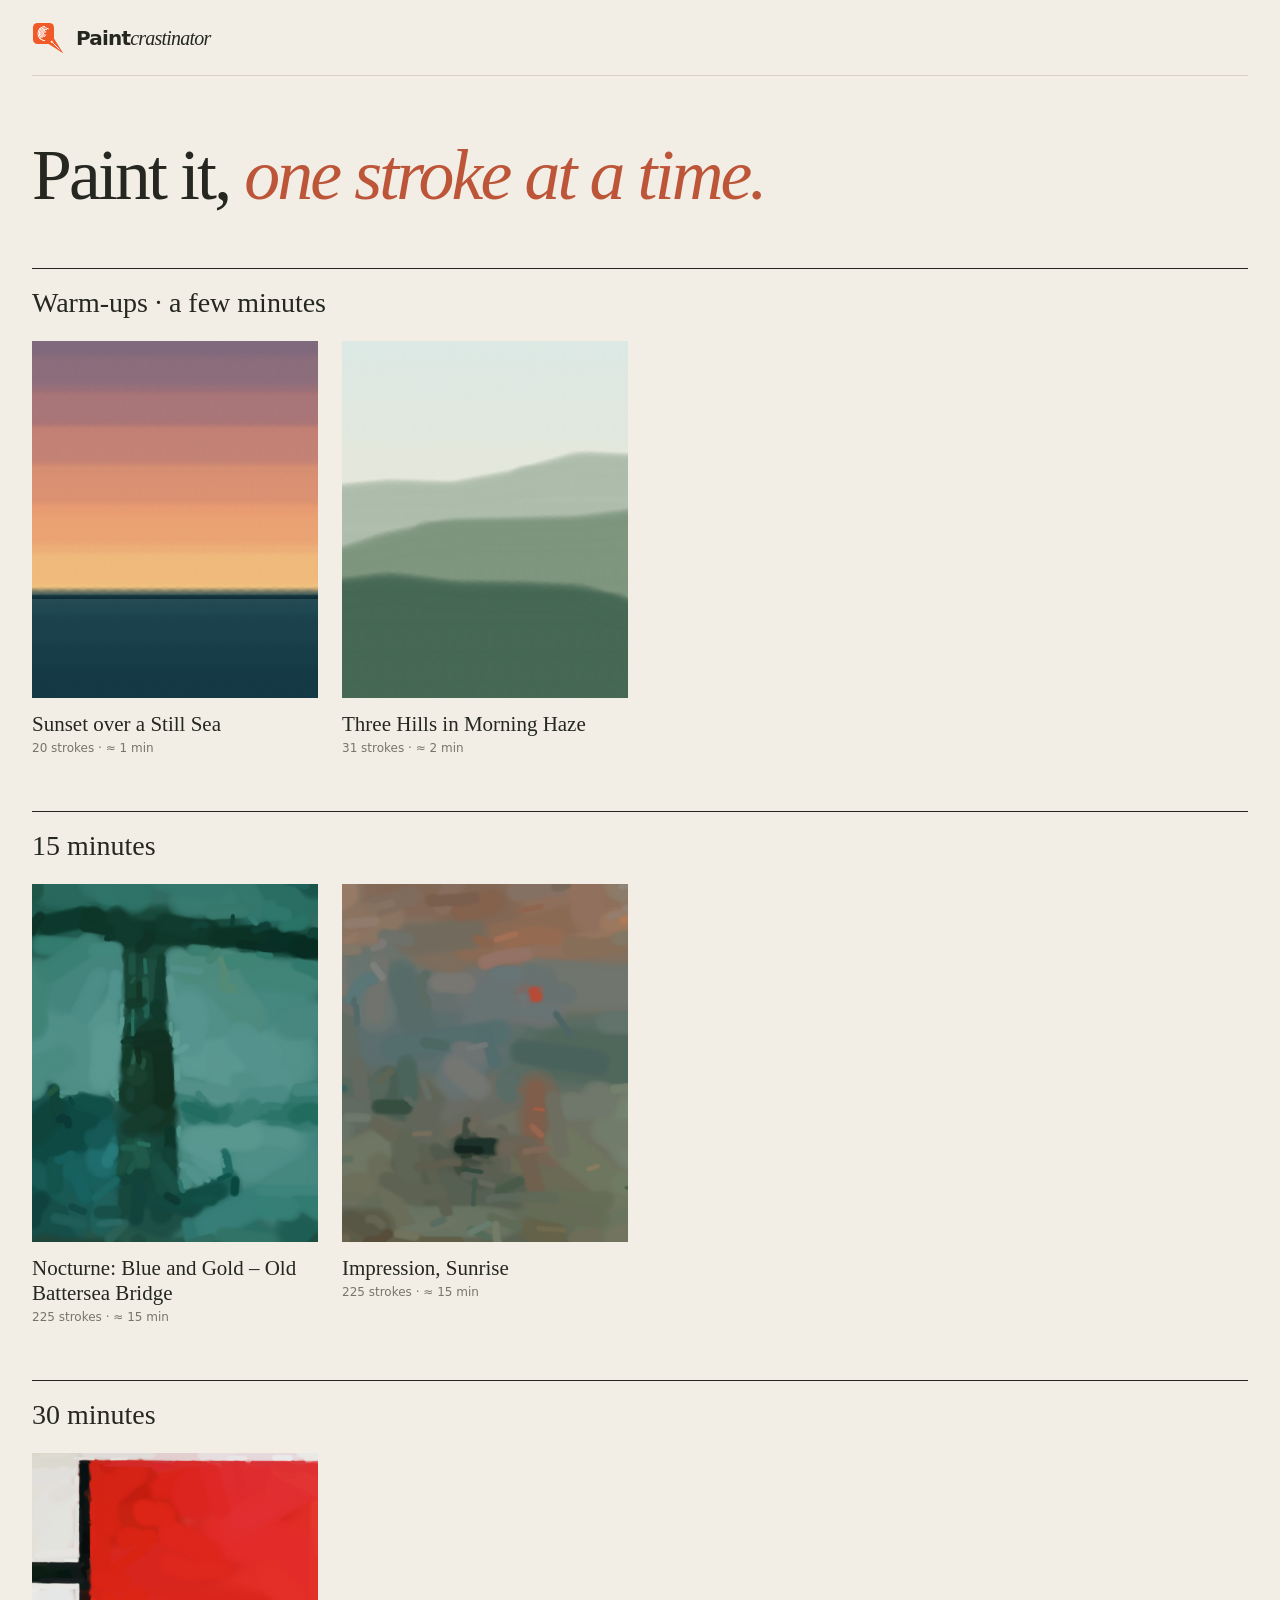
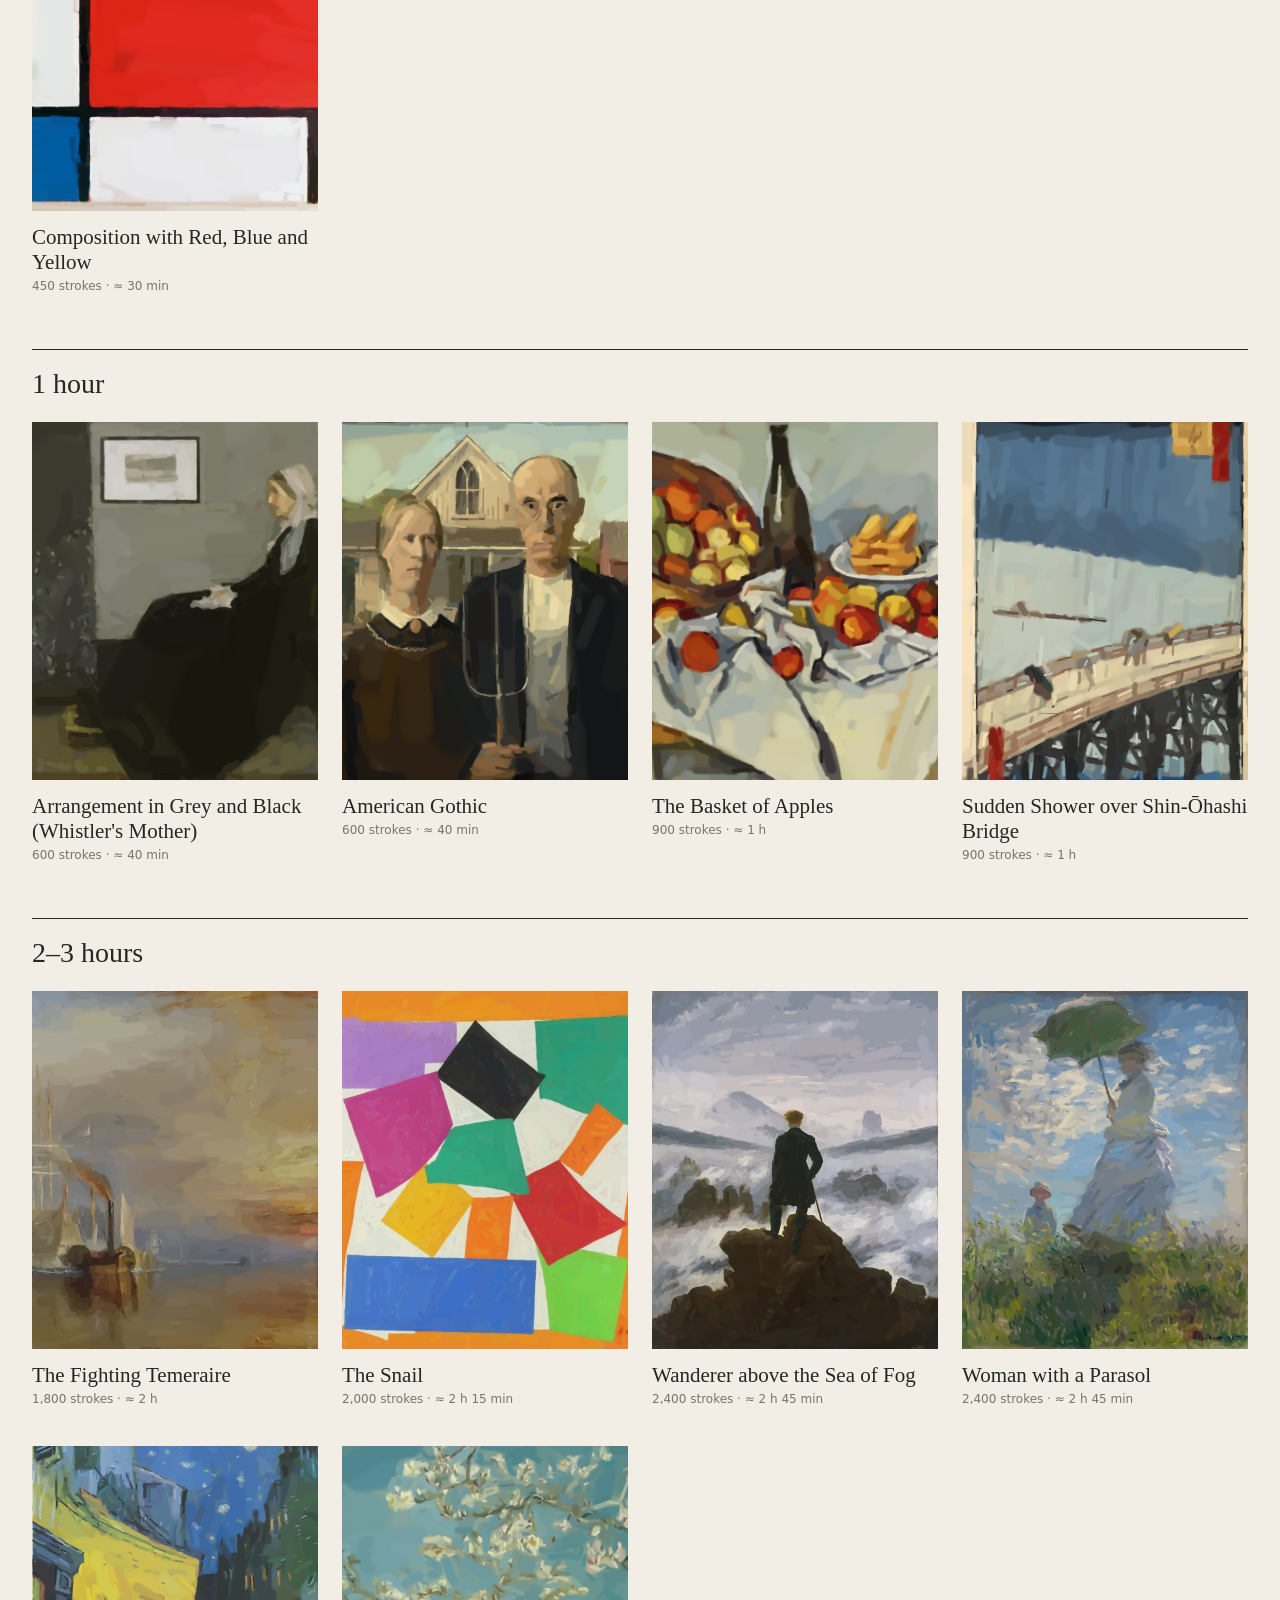
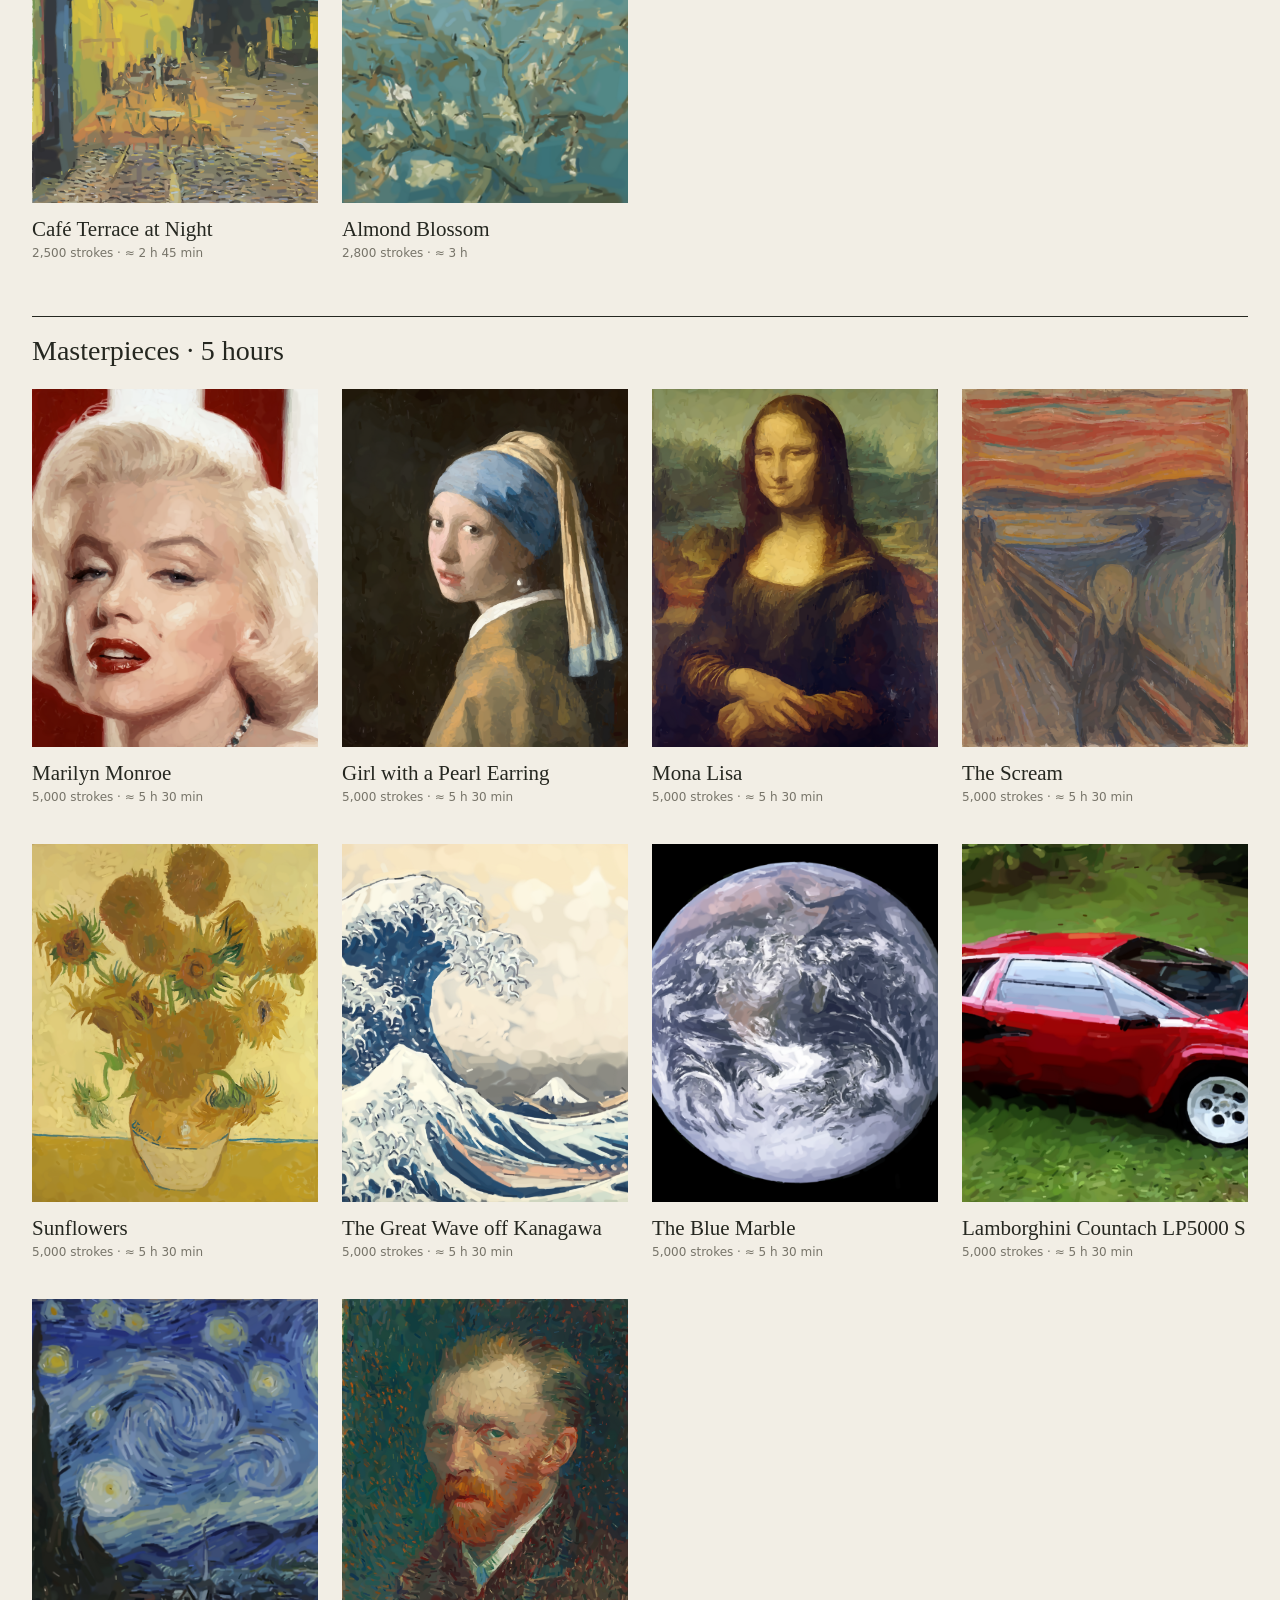
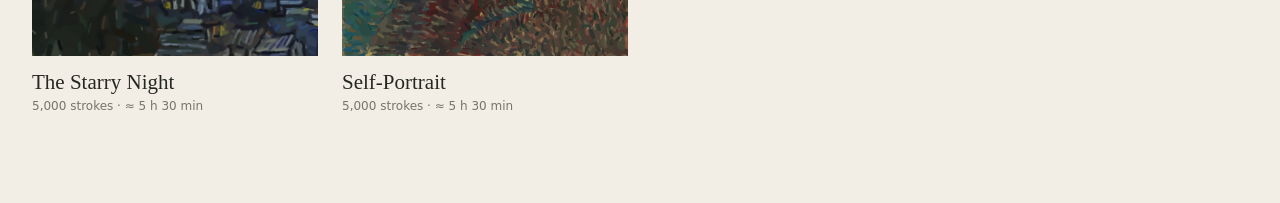
==== commit 895bc7f3: "Logo: the Cerebras mark as the pen body with an orange nib Co-Authored-By: otaliptus <56600661+otali" ====
--- a/app/index.html
+++ b/app/index.html
@@ -10,7 +10,7 @@
 <body class="library-page">
   <header class="site-header wrap">
     <a class="brand" href="index.html" aria-label="Paintcrastinator home">
-      <svg class="brand-mark" viewBox="0 0 32 32" aria-hidden="true"><rect x="2.0" y="2.0" width="21.0" height="21.0" rx="1.4" fill="#F15A29"/><g fill="#2b2b2e"><rect x="2.55" y="2.55" width="2.86" height="2.37" rx=".25"/><rect x="5.96" y="2.55" width="2.86" height="2.37" rx=".25"/><rect x="9.37" y="2.55" width="2.86" height="2.37" rx=".25"/><rect x="12.77" y="2.55" width="2.86" height="2.37" rx=".25"/><rect x="16.18" y="2.55" width="2.86" height="2.37" rx=".25"/><rect x="19.59" y="2.55" width="2.86" height="2.37" rx=".25"/><rect x="2.55" y="5.47" width="2.86" height="2.37" rx=".25"/><rect x="5.96" y="5.47" width="2.86" height="2.37" rx=".25"/><rect x="9.37" y="5.47" width="2.86" height="2.37" rx=".25"/><rect x="12.77" y="5.47" width="2.86" height="2.37" rx=".25"/><rect x="16.18" y="5.47" width="2.86" height="2.37" rx=".25"/><rect x="19.59" y="5.47" width="2.86" height="2.37" rx=".25"/><rect x="2.55" y="8.39" width="2.86" height="2.37" rx=".25"/><rect x="5.96" y="8.39" width="2.86" height="2.37" rx=".25"/><rect x="9.37" y="8.39" width="2.86" height="2.37" rx=".25"/><rect x="12.77" y="8.39" width="2.86" height="2.37" rx=".25"/><rect x="16.18" y="8.39" width="2.86" height="2.37" rx=".25"/><rect x="19.59" y="8.39" width="2.86" height="2.37" rx=".25"/><rect x="2.55" y="11.31" width="2.86" height="2.37" rx=".25"/><rect x="5.96" y="11.31" width="2.86" height="2.37" rx=".25"/><rect x="9.37" y="11.31" width="2.86" height="2.37" rx=".25"/><rect x="12.77" y="11.31" width="2.86" height="2.37" rx=".25"/><rect x="16.18" y="11.31" width="2.86" height="2.37" rx=".25"/><rect x="19.59" y="11.31" width="2.86" height="2.37" rx=".25"/><rect x="2.55" y="14.24" width="2.86" height="2.37" rx=".25"/><rect x="5.96" y="14.24" width="2.86" height="2.37" rx=".25"/><rect x="9.37" y="14.24" width="2.86" height="2.37" rx=".25"/><rect x="12.77" y="14.24" width="2.86" height="2.37" rx=".25"/><rect x="16.18" y="14.24" width="2.86" height="2.37" rx=".25"/><rect x="19.59" y="14.24" width="2.86" height="2.37" rx=".25"/><rect x="2.55" y="17.16" width="2.86" height="2.37" rx=".25"/><rect x="5.96" y="17.16" width="2.86" height="2.37" rx=".25"/><rect x="9.37" y="17.16" width="2.86" height="2.37" rx=".25"/><rect x="12.77" y="17.16" width="2.86" height="2.37" rx=".25"/><rect x="16.18" y="17.16" width="2.86" height="2.37" rx=".25"/><rect x="19.59" y="17.16" width="2.86" height="2.37" rx=".25"/><rect x="2.55" y="20.08" width="2.86" height="2.37" rx=".25"/><rect x="5.96" y="20.08" width="2.86" height="2.37" rx=".25"/><rect x="9.37" y="20.08" width="2.86" height="2.37" rx=".25"/><rect x="12.77" y="20.08" width="2.86" height="2.37" rx=".25"/><rect x="16.18" y="20.08" width="2.86" height="2.37" rx=".25"/><rect x="19.59" y="20.08" width="2.86" height="2.37" rx=".25"/></g><rect x="2.0" y="2.0" width="21.0" height="21.0" rx="1.4" fill="none" stroke="#F15A29" stroke-width=".6"/><path d="M19.2 23.9 23.9 19.2 31 31z" fill="#F15A29"/><path d="M21.6 21.6 27.4 27.4" stroke="#fff" stroke-width=".8"/><circle cx="21.5" cy="21.5" r=".9" fill="#fff"/></svg>
+      <svg class="brand-mark" viewBox="0 0 32 32" aria-hidden="true"><defs><clipPath id="cbs"><rect x="1" y="1" width="21" height="21" rx="4.5"/></clipPath></defs><image href="[data-uri]" x="1" y="1" width="21" height="21" clip-path="url(#cbs)"/><path d="M16.6 22 22 16.6 31.2 31.2z" fill="#F15A29"/><path d="M19.8 19.8 27.4 27.4" stroke="#fff" stroke-width=".9"/><circle cx="19.7" cy="19.7" r="1" fill="#fff"/></svg>
       <span>Paint<em>crastinator</em></span>
     </a>
   </header>
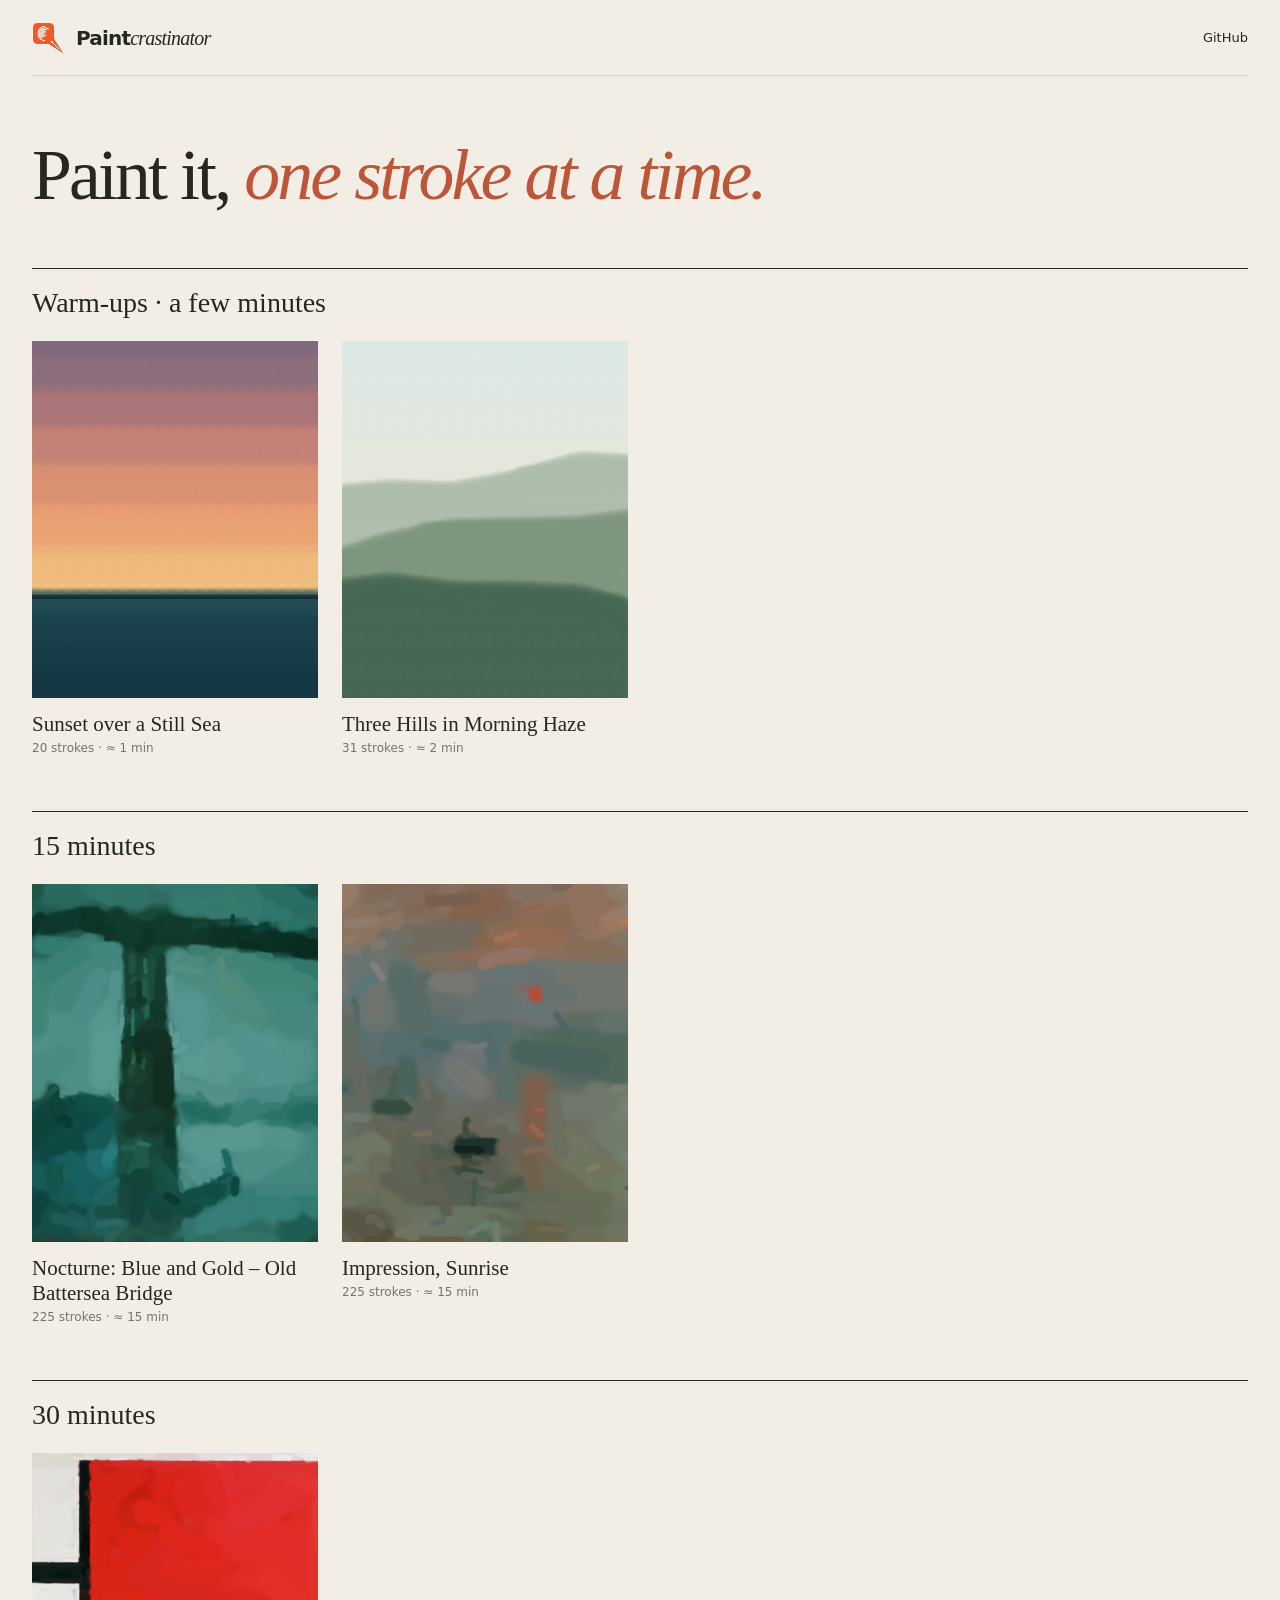
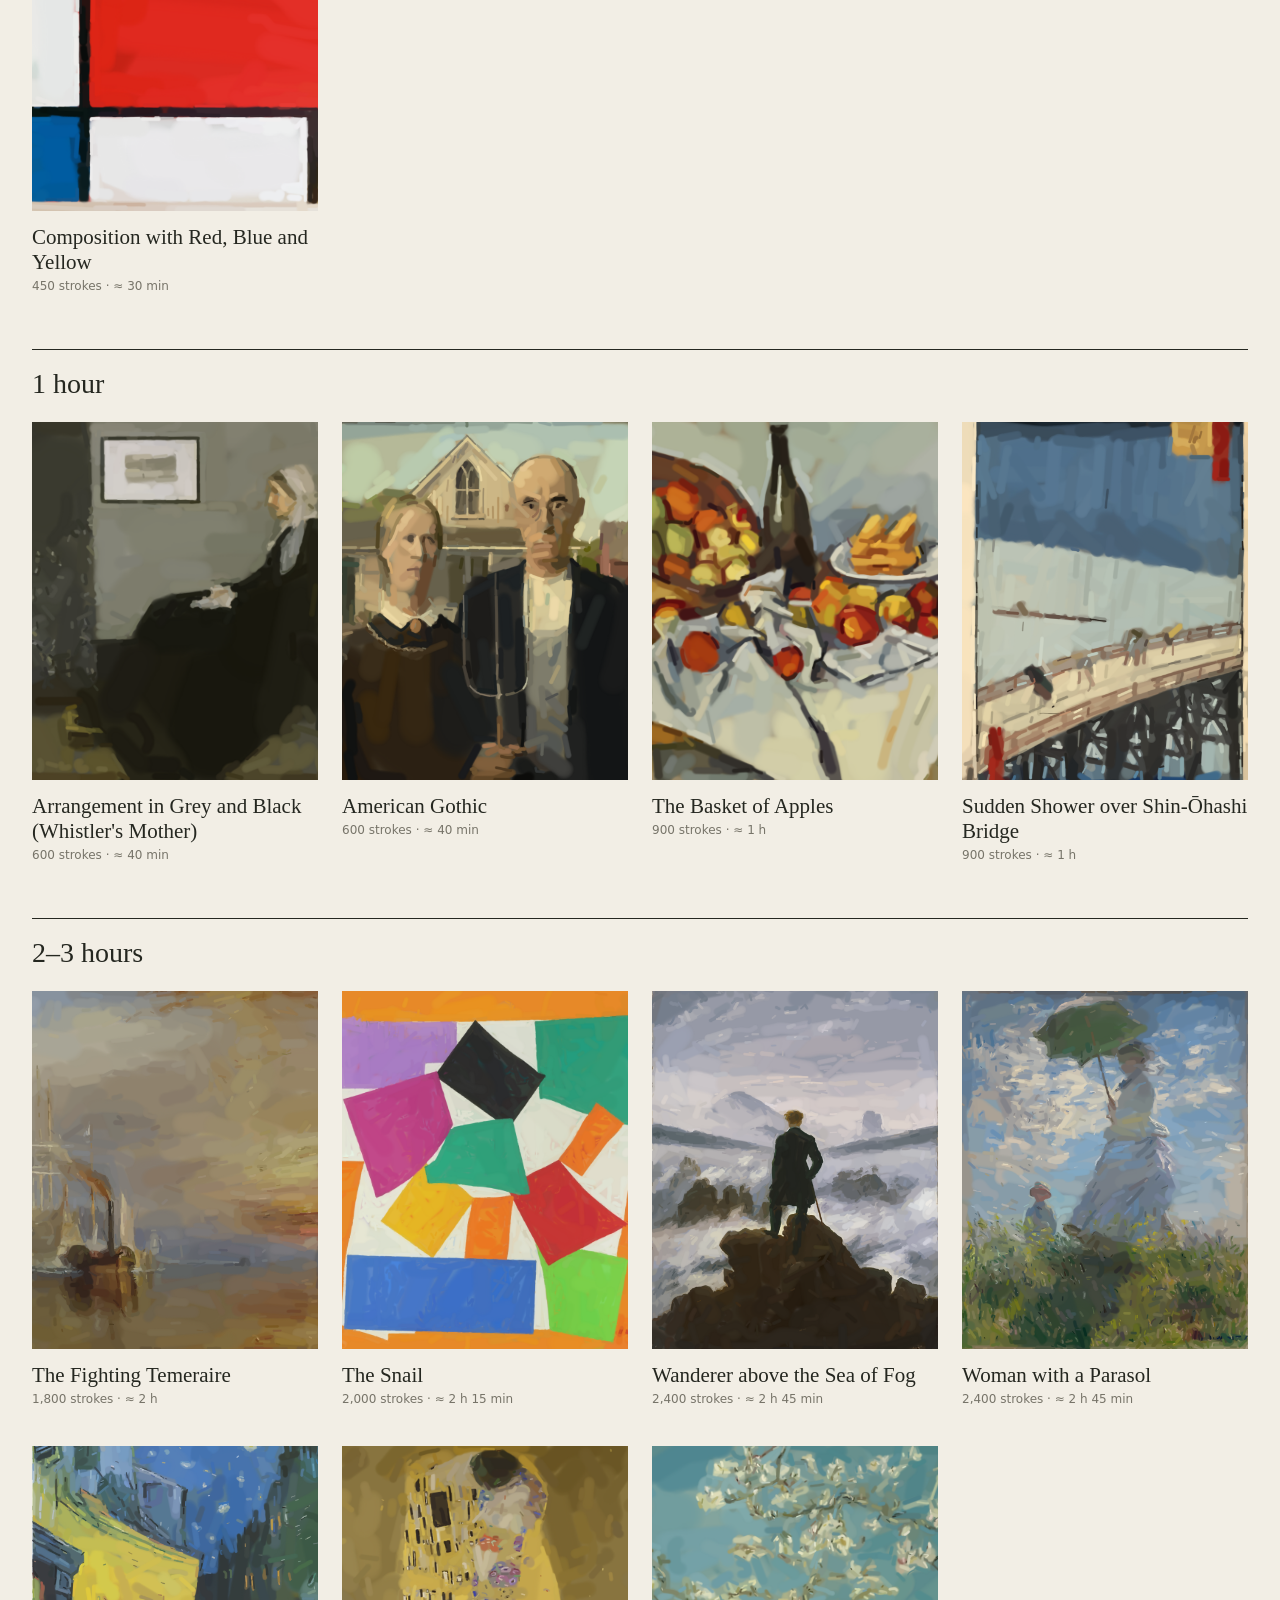
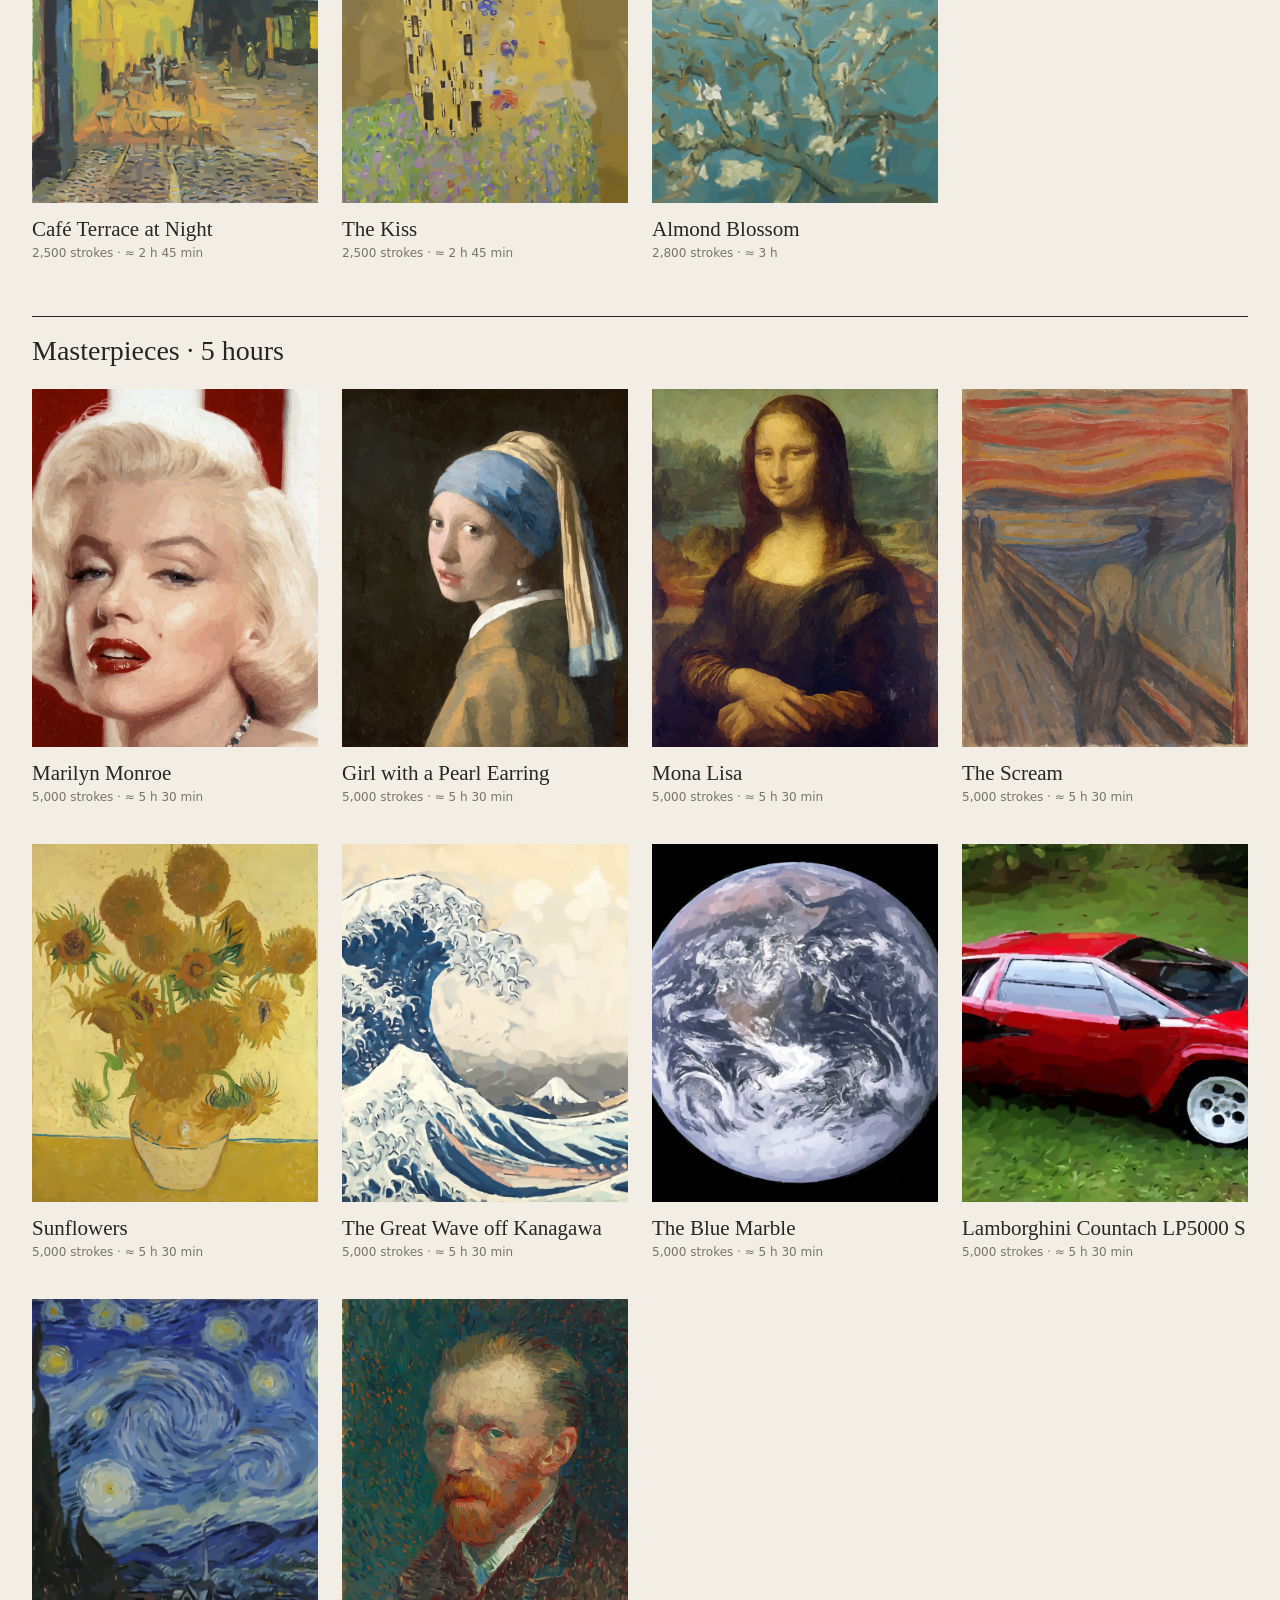
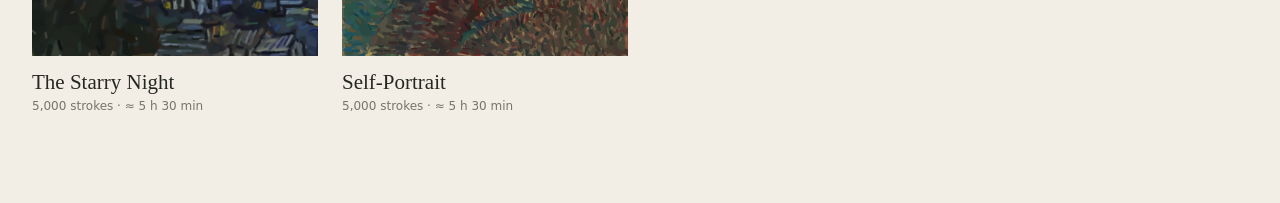
==== commit 49f507d0: "Continue where you left off (progress saved per painting in this browser); GitHub link Written by Ki" ====
--- a/app/index.html
+++ b/app/index.html
@@ -13,6 +13,7 @@
       <svg class="brand-mark" viewBox="0 0 32 32" aria-hidden="true"><defs><clipPath id="cbs"><rect x="1" y="1" width="21" height="21" rx="4.5"/></clipPath></defs><image href="[data-uri]" x="1" y="1" width="21" height="21" clip-path="url(#cbs)"/><path d="M16.6 22 22 16.6 31.2 31.2z" fill="#F15A29"/><path d="M19.8 19.8 27.4 27.4" stroke="#fff" stroke-width=".9"/><circle cx="19.7" cy="19.7" r="1" fill="#fff"/></svg>
       <span>Paint<em>crastinator</em></span>
     </a>
+    <a class="back-link" href="https://github.com/otaliptus/painting-cookbook" rel="noopener">GitHub</a>
   </header>
 
   <main class="wrap">
--- a/app/style.css
+++ b/app/style.css
@@ -125,3 +125,5 @@
 #painting-canvas, #guide-canvas { transform-origin: 0 0; transition: transform .35s ease; }
 .quiet-button.toggle[aria-pressed="true"] { border-color: var(--accent); background: var(--paper-light); color: var(--accent-dark); }
 @media (prefers-reduced-motion: reduce) { #painting-canvas, #guide-canvas { transition: none; } }
+
+.header-links { display: flex; gap: 22px; align-items: center; }
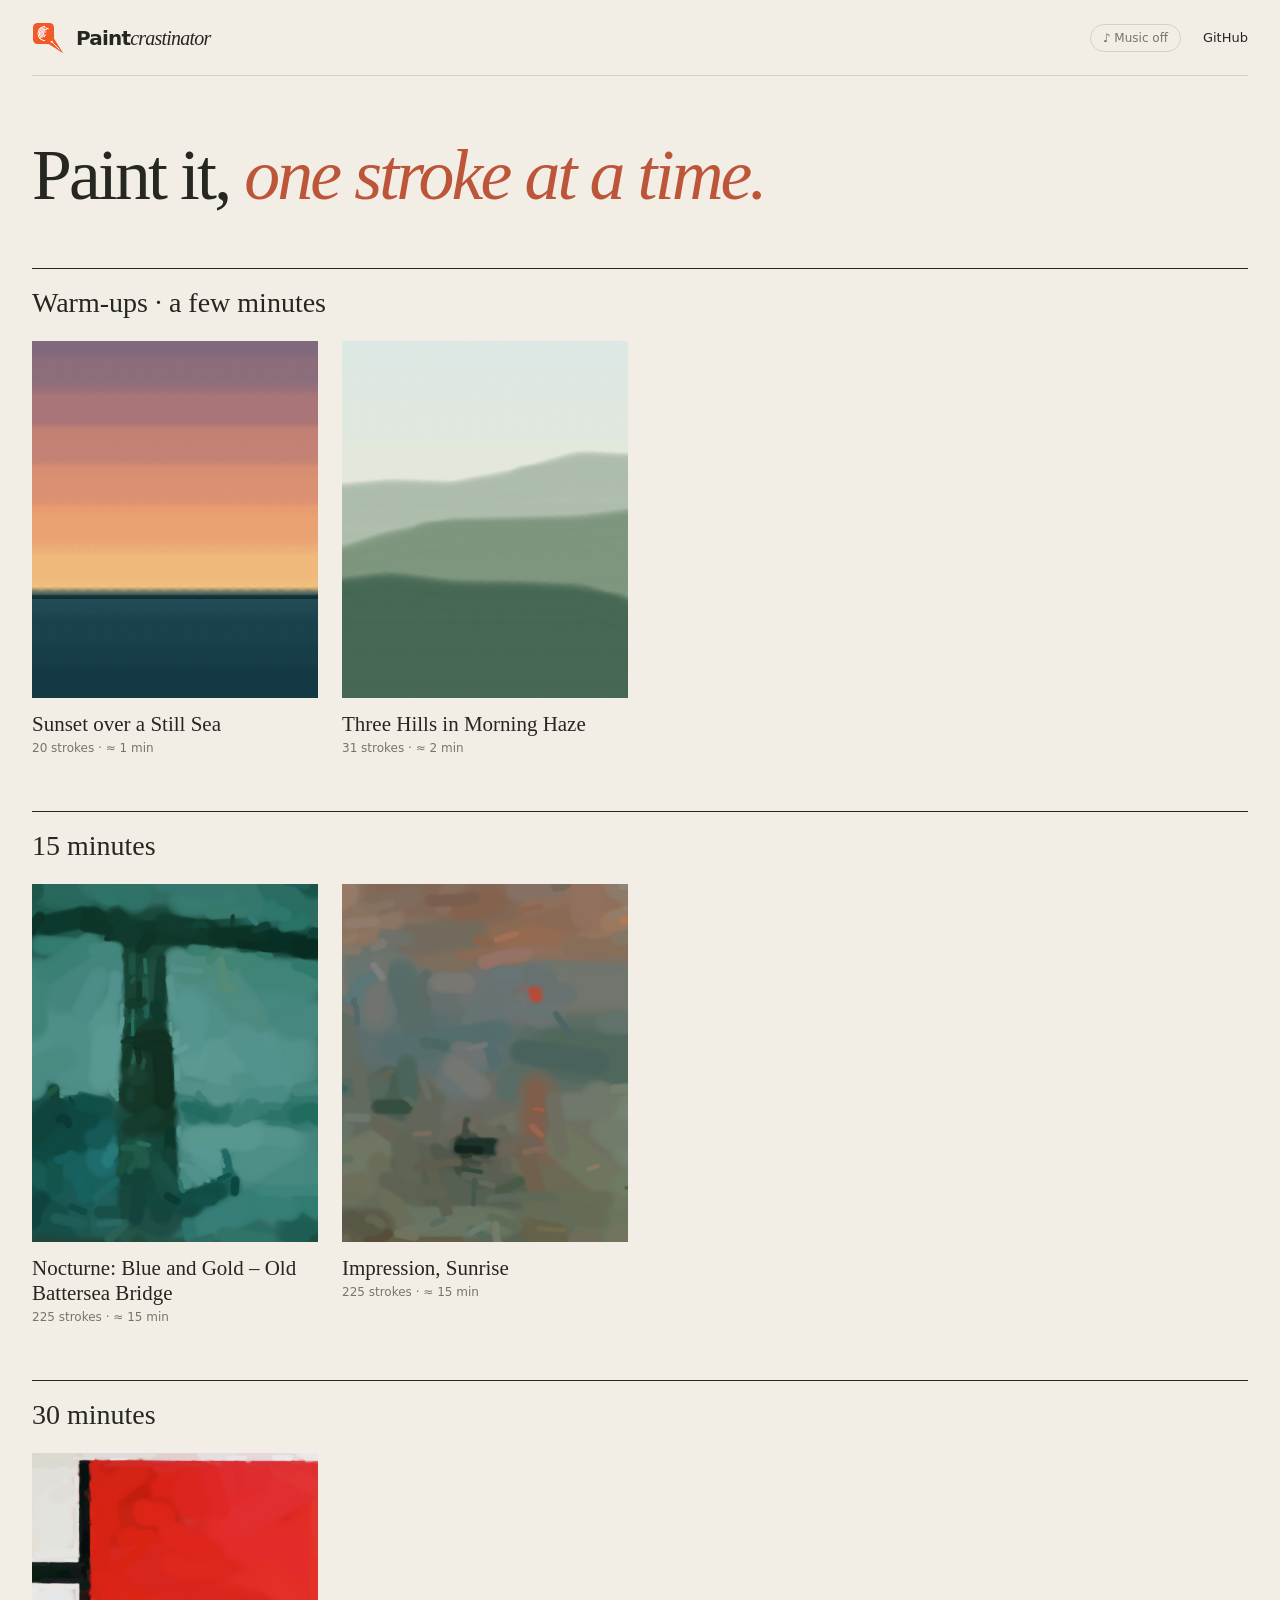
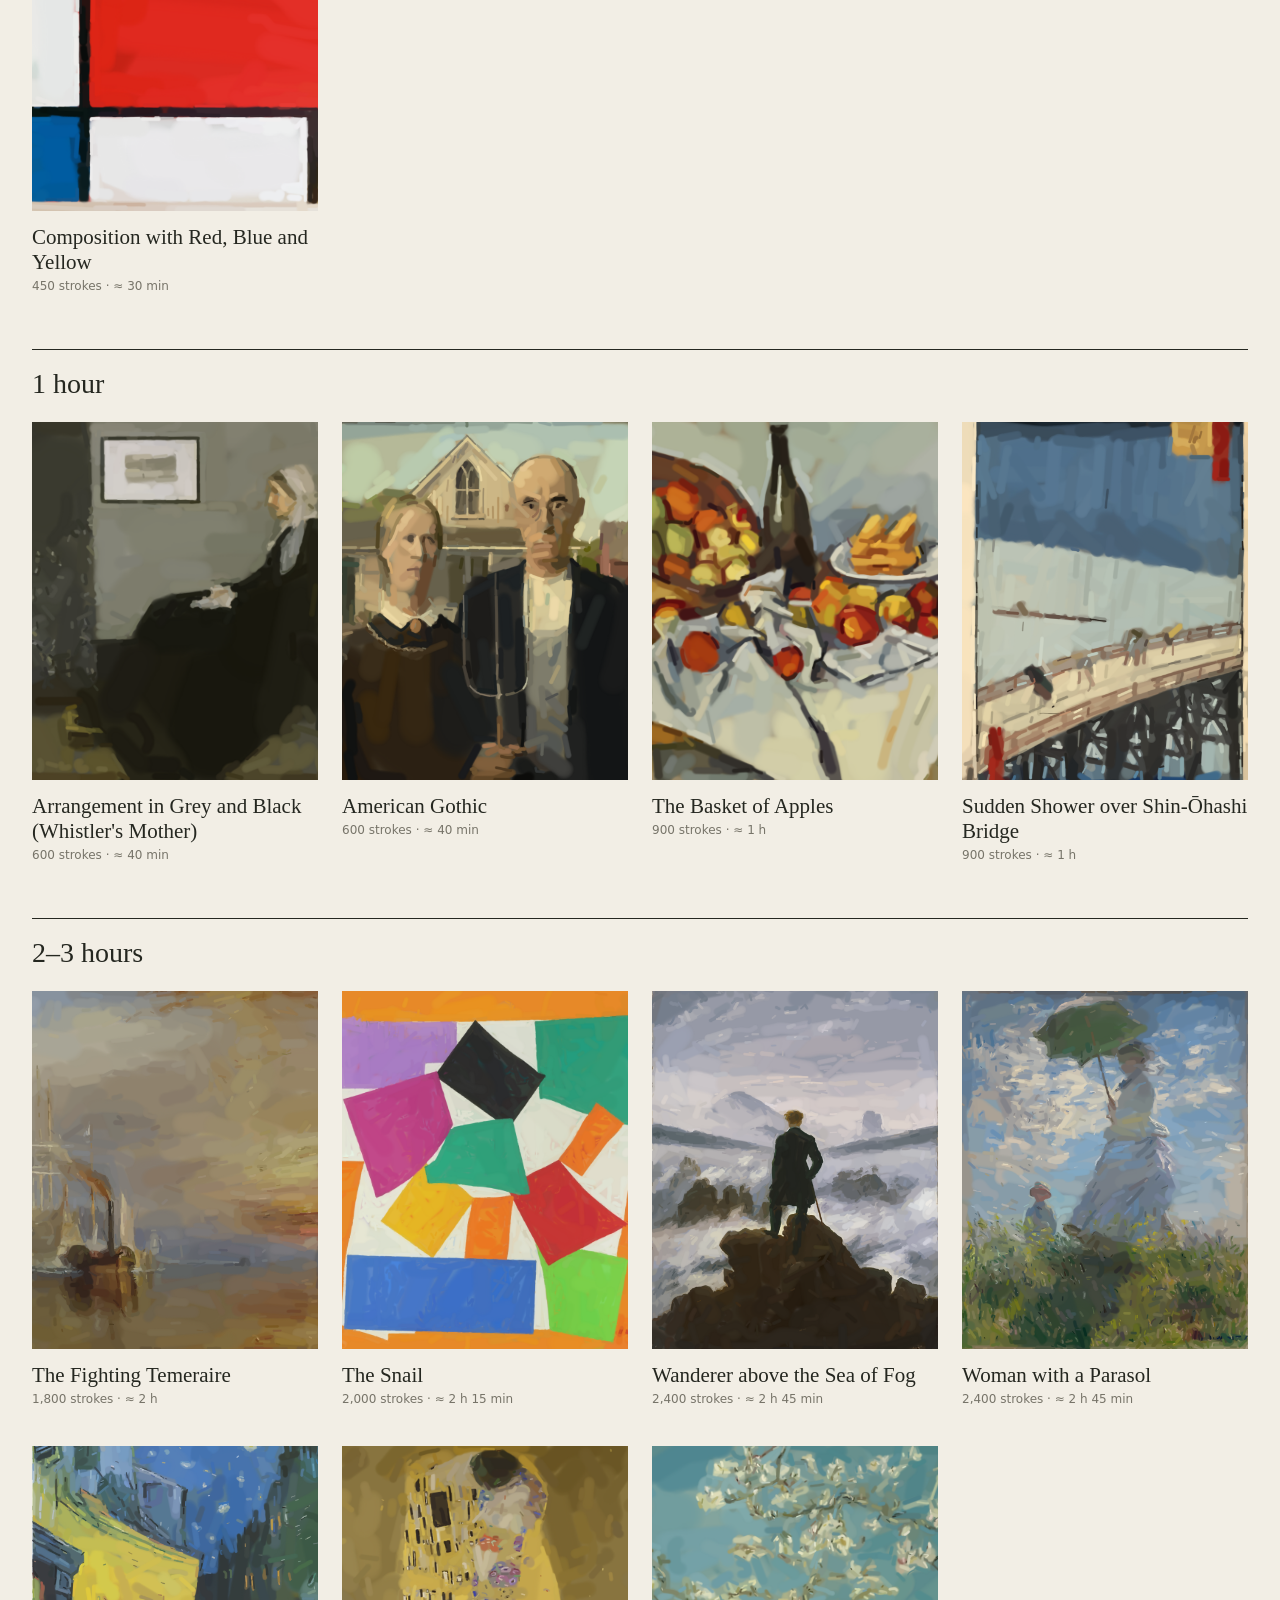
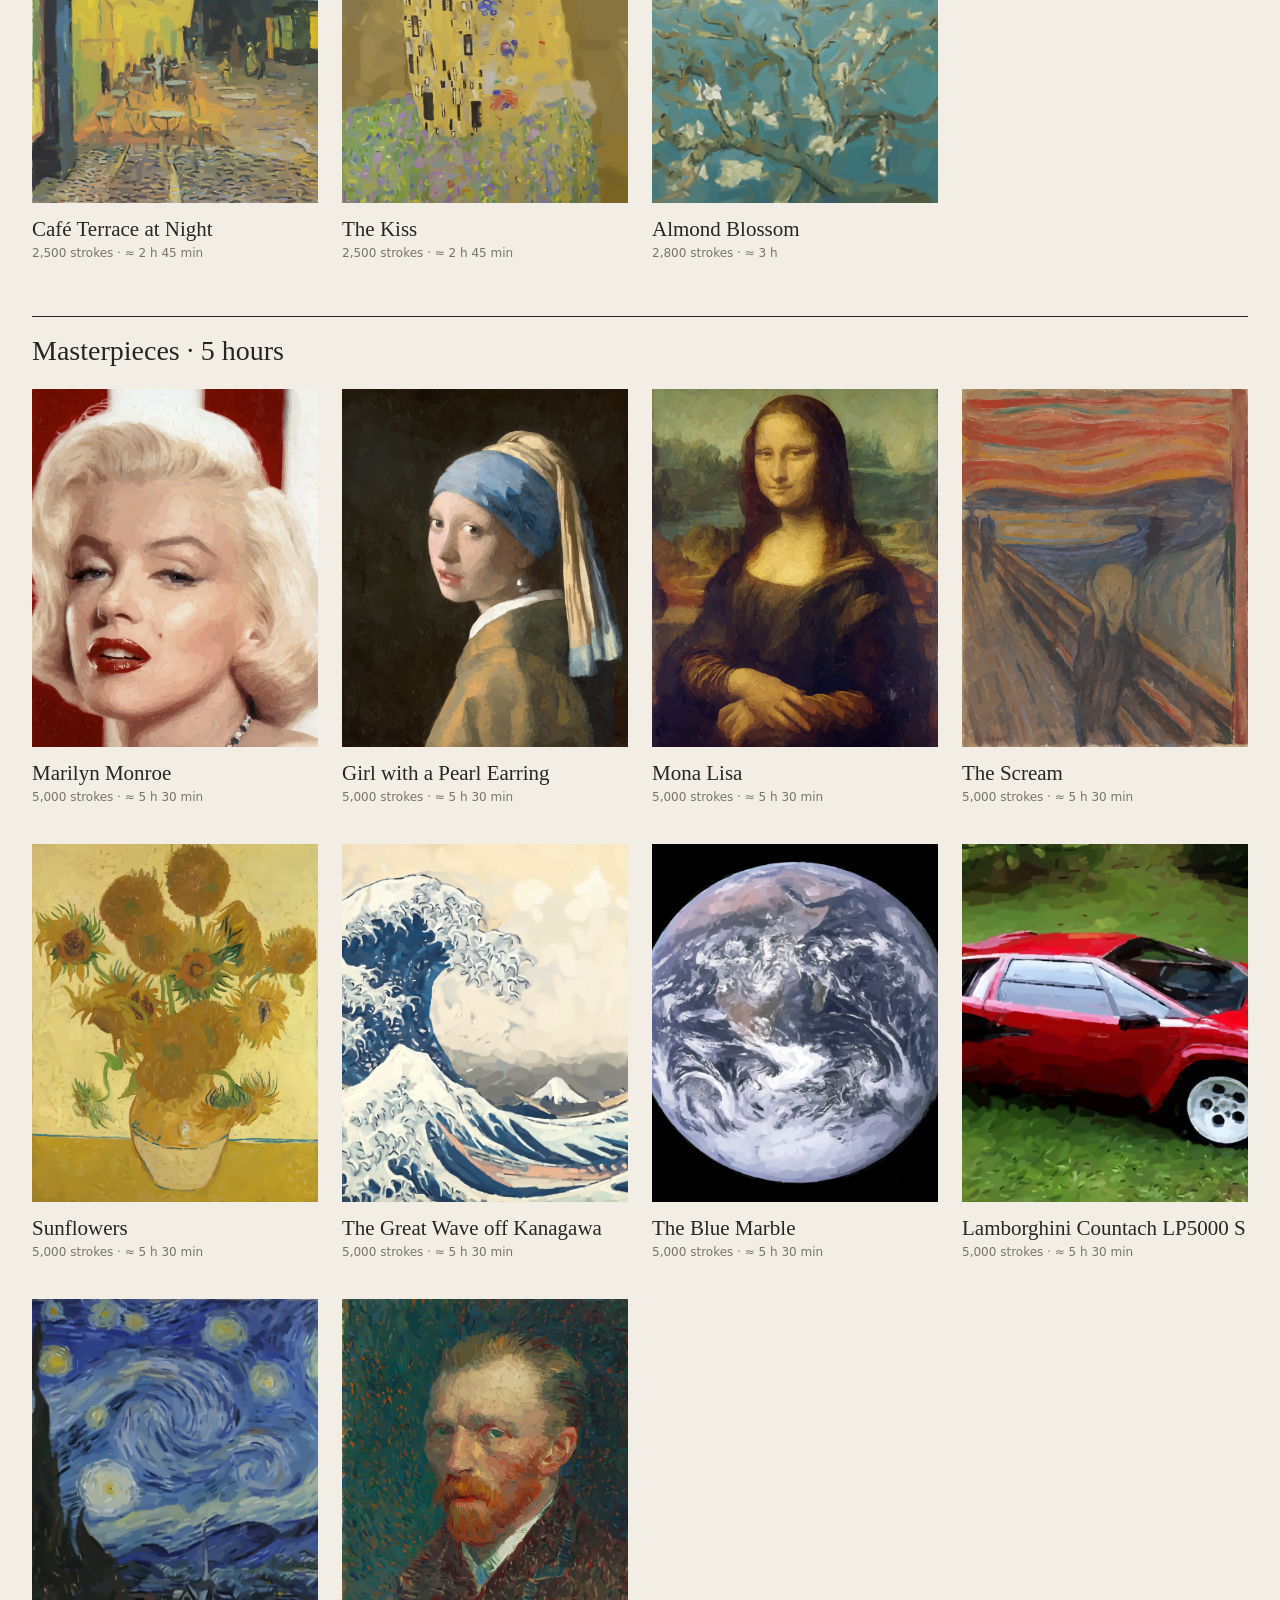
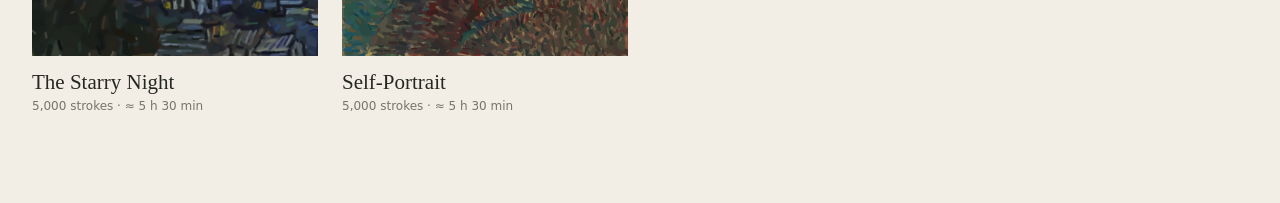
==== commit 4f35e7a4: "Optional background lo-fi music (off by default, remembered, gapless Web Audio loop) A 53-second loo" ====
--- a/app/index.html
+++ b/app/index.html
@@ -13,7 +13,7 @@
       <svg class="brand-mark" viewBox="0 0 32 32" aria-hidden="true"><defs><clipPath id="cbs"><rect x="1" y="1" width="21" height="21" rx="4.5"/></clipPath></defs><image href="[data-uri]" x="1" y="1" width="21" height="21" clip-path="url(#cbs)"/><path d="M16.6 22 22 16.6 31.2 31.2z" fill="#F15A29"/><path d="M19.8 19.8 27.4 27.4" stroke="#fff" stroke-width=".9"/><circle cx="19.7" cy="19.7" r="1" fill="#fff"/></svg>
       <span>Paint<em>crastinator</em></span>
     </a>
-    <a class="back-link" href="https://github.com/otaliptus/painting-cookbook" rel="noopener">GitHub</a>
+    <div class="header-links"><button id="music-toggle" class="music-toggle" type="button" aria-pressed="false" title="Background music">♪ Music off</button><a class="back-link" href="https://github.com/otaliptus/paintcrastinator" rel="noopener">GitHub</a></div>
   </header>
 
   <main class="wrap">
@@ -22,5 +22,6 @@
   </main>
 
   <script type="module" src="library.js"></script>
+  <script type="module" src="music.js"></script>
 </body>
 </html>
--- a/app/style.css
+++ b/app/style.css
@@ -127,3 +127,9 @@
 @media (prefers-reduced-motion: reduce) { #painting-canvas, #guide-canvas { transition: none; } }
 
 .header-links { display: flex; gap: 22px; align-items: center; }
+
+/* Background music toggle */
+.music-toggle { padding: 6px 12px; border: 1px solid var(--line); border-radius: 999px; background: transparent; color: var(--muted); cursor: pointer; font-size: 12px; white-space: nowrap; }
+.music-toggle:hover { border-color: var(--accent); color: var(--ink); }
+.music-toggle[aria-pressed="true"] { border-color: var(--accent); background: var(--paper-light); color: var(--accent-dark); }
+@media (max-width: 680px) { .header-links { gap: 12px; } .music-toggle { padding: 5px 9px; font-size: 11px; } }
